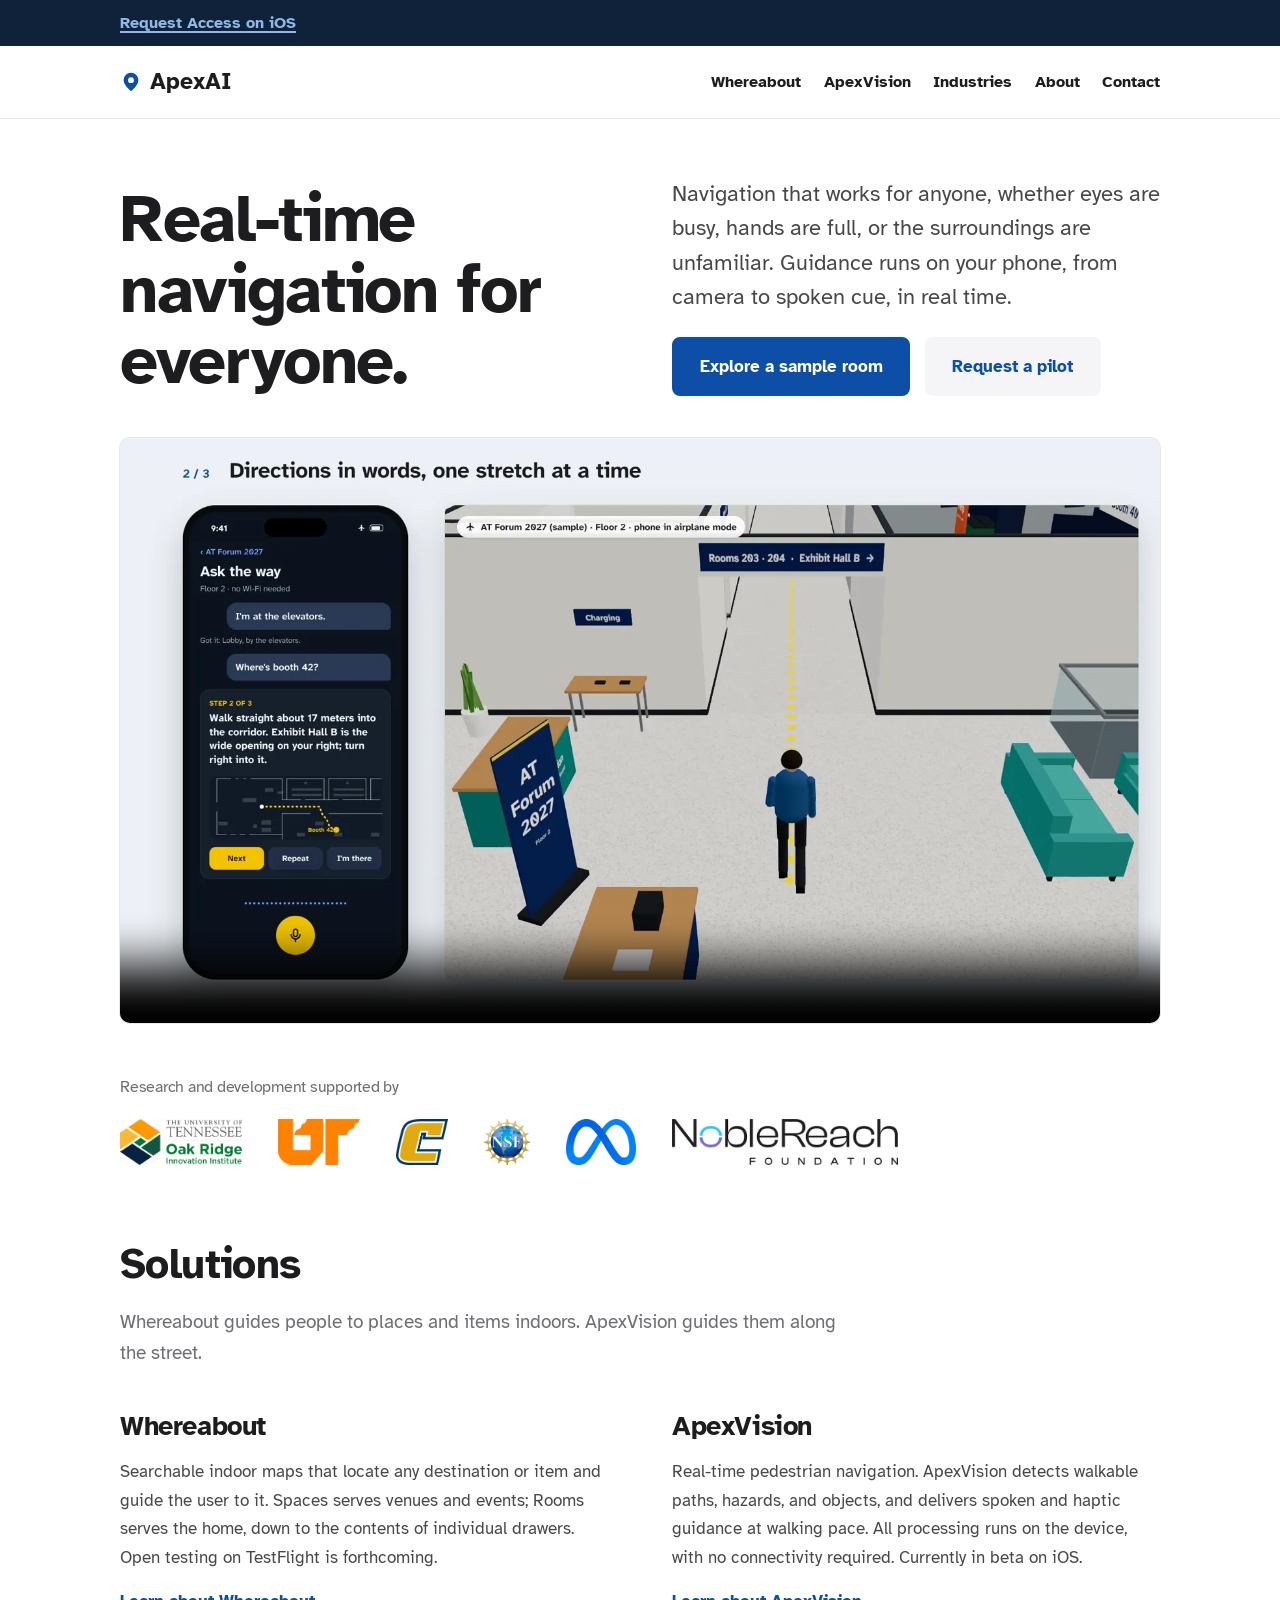
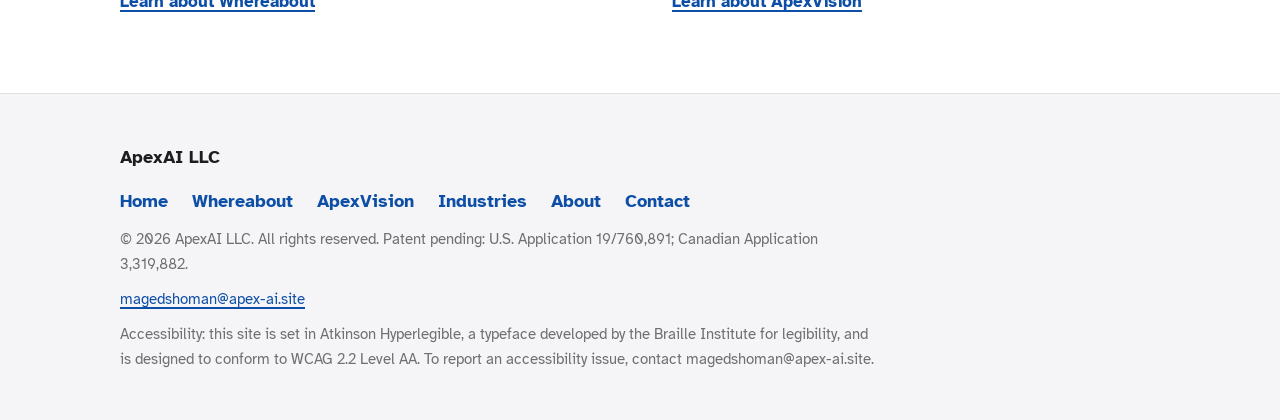
==== index.html @ 816ccf2d "Top bar: 'Request Access on iOS' Co-Authored-By: Claude Opus 5.5 <noreply@anthropic.com> Claude-Sess" ====
<!DOCTYPE html>
<html lang="en">
<head>
<meta charset="UTF-8">
<meta name="viewport" content="width=device-width, initial-scale=1">
<title>ApexAI - Whereabout and ApexVision</title>
<meta name="description" content="ApexAI develops spatial AI for navigation. Whereabout provides searchable indoor maps for venues and homes; ApexVision provides real-time pedestrian guidance processed entirely on the phone.">
<meta property="og:title" content="ApexAI - Whereabout and ApexVision">
<meta property="og:description" content="ApexAI develops spatial AI for navigation. Whereabout provides searchable indoor maps for venues and homes; ApexVision provides real-time pedestrian guidance processed entirely on the phone.">
<meta property="og:type" content="website">
<meta property="og:url" content="https://apex-ai.site/">
<link rel="canonical" href="https://apex-ai.site/">
<meta name="theme-color" content="#FFFFFF" media="(prefers-color-scheme: light)">
<meta name="theme-color" content="#0A1322" media="(prefers-color-scheme: dark)">
<link rel="icon" href="data:image/svg+xml,%3Csvg xmlns='http://www.w3.org/2000/svg' viewBox='0 0 64 64'%3E%3Crect width='64' height='64' rx='14' fill='%230D4EA6'/%3E%3Cpath d='M14 50 L32 12 L50 50 H41 L32 29 L23 50 Z' fill='%23FFFFFF'/%3E%3C/svg%3E">
<link rel="preconnect" href="https://fonts.googleapis.com">
<link rel="preconnect" href="https://fonts.gstatic.com" crossorigin>
<link href="https://fonts.googleapis.com/css2?family=Atkinson+Hyperlegible:ital,wght@0,400;0,700;1,400&display=swap" rel="stylesheet">
<link rel="stylesheet" href="assets/site.css">
<script>
  // Links to the old one-page site (apex-ai.site/#team) open the page that section moved to.
  (function(){
    var to = {'#whereabouts':'whereabout/','#modes':'apexvision/','#organizations':'industries/#organizations','#industries':'industries/',
      '#milestones':'about/#milestones','#stories':'about/#stories','#team':'about/#team','#contact':'contact/'}[location.hash];
    if (to) location.replace(to);
  })();
</script>
</head>
<body data-page="home">

<a class="skip-link" href="#main">Skip to main content</a>

<div class="beta-bar">
  <div class="wrap">
    <a href="contact/?topic=beta">Request Access on iOS</a>
  </div>
</div>

<header class="site">
  <div class="wrap">
    <a class="wordmark" href="./" aria-current="page">
      <svg viewBox="0 0 24 24" fill="none" aria-hidden="true"><path d="M12 2 C7.6 2 4 5.6 4 10 c0 5.6 8 12 8 12 s8-6.4 8-12 c0-4.4-3.6-8-8-8 Z" fill="#0D4EA6"/><circle cx="12" cy="10" r="3.2" fill="#FFFFFF"/></svg>
      ApexAI
    </a>
    <nav class="primary" aria-label="Main">
      <ul>
        <li><a href="whereabout/">Whereabout</a></li>
        <li><a href="apexvision/">ApexVision</a></li>
        <li><a href="industries/">Industries</a></li>
        <li><a href="about/">About</a></li>
        <li><a href="contact/">Contact</a></li>
      </ul>
    </nav>
  </div>
</header>

<main id="main">

  <div class="hero" id="top">
    <div class="wrap">
      <div class="hero-top">
        <h1>Real-time navigation for everyone.</h1>
        <div class="hero-copy">
          <p class="lede">
            Navigation that works for anyone, whether eyes are busy, hands are full, or the
            surroundings are unfamiliar. Guidance runs on your phone, from camera to spoken cue,
            in real time.
          </p>
          <div class="cta-row">
            <a class="btn btn-blue" href="https://whereabout.store/editor/#sample">Explore a sample room</a>
            <a class="btn btn-tint" href="industries/#organizations">Request a pilot</a>
          </div>
        </div>
      </div>
      <figure class="hero-video">
        <video id="hero-video" autoplay muted loop playsinline controls preload="auto" width="1600" height="900"
               poster="assets/whereabout-navigation-demo.webp" aria-describedby="hero-video-desc"
               aria-label="Whereabout demonstration: an attendee finds Booth 42 at a conference">
          <source src="assets/whereabout-navigation-demo.mp4" type="video/mp4">
          <a href="assets/whereabout-navigation-demo.mp4">Download the Whereabout demonstration (MP4)</a>
        </video>
        <figcaption id="hero-video-desc" class="visually-hidden">An attendee at a conference stands by the elevators,
          tells the Whereabout app where they are, and asks the way to Booth 42. With the phone in airplane mode, the
          app gives spoken directions one stretch at a time: past the registration desk, along the corridor, and into
          Exhibit Hall B. For the last few meters the phone's camera guides them to the booth's table, and the app
          confirms the arrival. The video has no sound; the spoken directions appear as on-screen text.</figcaption>
      </figure>
    </div>
  </div>


  <div class="wrap">
    <div class="supporters">
      <h3>Research and development supported by</h3>
      <ul class="logo-row">
        <li><img src="assets/logo-utorii.webp" width="319" height="120" loading="lazy" alt="University of Tennessee - Oak Ridge Innovation Institute"></li>
        <li><img src="assets/logo-ut.webp" width="213" height="120" loading="lazy" alt="University of Tennessee"></li>
        <li><img src="assets/logo-utc.webp" width="137" height="120" loading="lazy" alt="University of Tennessee at Chattanooga"></li>
        <li><img src="assets/logo-nsf.webp" width="120" height="120" loading="lazy" alt="U.S. National Science Foundation - I-Corps"></li>
        <li><img src="assets/logo-meta.webp" width="181" height="120" loading="lazy" alt="Meta Reality Labs"></li>
        <li><img src="assets/logo-noblereach.webp" width="590" height="120" loading="lazy" alt="NobleReach Foundation"></li>
      </ul>
    </div>
  </div>

  <section id="solutions" class="wrap">
    <h2>Solutions</h2>
    <p class="section-intro">Whereabout guides people to places and items indoors. ApexVision guides them along the street.</p>
    <div class="sol-grid">
      <div class="sol">
        <h3>Whereabout</h3>
        <p>Searchable indoor maps that locate any destination or item and guide the user to
        it. Spaces serves venues and events; Rooms serves the home, down to the contents of
        individual drawers. Open testing on TestFlight is forthcoming.</p>
        <p class="sol-link"><a href="whereabout/">Learn about Whereabout</a></p>
      </div>
      <div class="sol">
        <h3>ApexVision</h3>
        <p>Real-time pedestrian navigation.
        ApexVision detects walkable paths, hazards, and objects, and delivers spoken and haptic
        guidance at walking pace. All processing runs on the device, with no connectivity
        required. Currently in beta on iOS.</p>
        <p class="sol-link"><a href="apexvision/">Learn about ApexVision</a></p>
      </div>
    </div>
  </section>

</main>

<footer class="site">
  <div class="wrap">
    <p>ApexAI LLC</p>
    <nav class="footer-nav" aria-label="Footer">
      <ul>
        <li><a href="./">Home</a></li>
        <li><a href="whereabout/">Whereabout</a></li>
        <li><a href="apexvision/">ApexVision</a></li>
        <li><a href="industries/">Industries</a></li>
        <li><a href="about/">About</a></li>
        <li><a href="contact/">Contact</a></li>
      </ul>
    </nav>
    <p>&copy; 2026 ApexAI LLC. All rights reserved. Patent pending: U.S. Application 19/760,891; Canadian Application 3,319,882.</p>
    <p><a href="mailto:magedshoman@apex-ai.site">magedshoman@apex-ai.site</a></p>
    <p>Accessibility: this site is set in Atkinson Hyperlegible, a typeface developed by the Braille Institute for legibility, and is designed to conform to WCAG 2.2 Level AA. To report an accessibility issue, contact magedshoman@apex-ai.site.</p>
  </div>
</footer>

<script src="assets/site.js" defer></script>
</body>
</html>
---- assets/site.css ----
:root{
    --bg:#FFFFFF;
    --panel:#F5F5F7;
    --panel2:#EFEFF1;
    --card:#10223A;
    --card2:#1B3150;
    --card3:#27405F;
    --ink:#1D1D1F;
    --body:#48484A;
    --secondary:#6E6E73;
    --muted:#86868B;
    --blue:#0D4EA6;
    --blue-on-dark:#8FB8E8;
    --hairline:rgba(0,0,0,.09);
    --on-card:#F5F5F7;
    --on-card-soft:#9DB0C7;
  }
  @media (prefers-color-scheme: dark){
    :root{
      --bg:#0A1322;
      --panel:#13233A;
      --panel2:#1B3150;
      --card:#10223A;
      --card2:#1B3150;
      --card3:#27405F;
      --ink:#F5F5F7;
      --body:#C7C7CC;
      --secondary:#98989D;
      --muted:#8E8E93;
      --blue:#8FB8E8;
      --hairline:rgba(255,255,255,.14);
    }
  }

  *{box-sizing:border-box;margin:0;padding:0}
  html{scroll-behavior:smooth}
  @media (prefers-reduced-motion: reduce){
    html{scroll-behavior:auto}
    *,*::before,*::after{animation:none!important;transition:none!important}
  }
  body{
    font-family:"Atkinson Hyperlegible",system-ui,-apple-system,"Segoe UI",sans-serif;
    background:var(--bg);
    color:var(--body);
    font-size:1.125rem;
    line-height:1.65;
  }
  [id]{scroll-margin-top:5.5rem}

  :focus{outline:none}
  :focus-visible{outline:3px solid var(--blue);outline-offset:3px}
  .dark-card :focus-visible, .band-dark :focus-visible, .beta-bar :focus-visible{outline-color:var(--blue-on-dark)}
  .skip-link{
    position:absolute;left:-999px;top:0;z-index:100;
    background:var(--card);color:#fff;
    padding:.9rem 1.4rem;font-weight:700;text-decoration:none;
  }
  .skip-link:focus{left:0}

  a{color:var(--blue);text-decoration:underline;text-decoration-thickness:1.5px;text-underline-offset:3px}
  a:hover{text-decoration-thickness:3px}

  .wrap{max-width:1080px;margin:0 auto;padding-inline:1.25rem}
  p{max-width:64ch}
  img{max-width:100%;height:auto;display:block}

  h1,h2,h3{color:var(--ink);letter-spacing:-.015em}
  h2{font-size:clamp(1.9rem,3.8vw,2.6rem);line-height:1.12;max-width:26ch}

  /* ---------- Beta bar ---------- */
  .beta-bar{background:var(--card);color:var(--on-card)}
  .beta-bar .wrap{display:flex;gap:.9rem;flex-wrap:wrap;align-items:center;padding-block:.6rem;font-size:1.02rem}
  .beta-bar a{color:var(--blue-on-dark);font-weight:700}

  /* ---------- Header ---------- */
  header.site{border-bottom:1px solid var(--hairline);background:var(--bg)}
  header.site .wrap{display:flex;flex-wrap:wrap;align-items:center;gap:.75rem 2rem;padding-block:1.05rem}
  .wordmark{display:inline-flex;align-items:center;gap:.5rem;font-size:1.45rem;font-weight:700;color:var(--ink);text-decoration:none}
  .wordmark svg{width:22px;height:22px;flex:none}
  nav.primary{margin-left:auto}
  nav.primary ul{display:flex;flex-wrap:wrap;gap:.2rem 1.4rem;list-style:none}
  nav.primary a{color:var(--ink);font-weight:700;text-decoration:none;padding:.3rem 0;display:inline-block;font-size:1rem}
  nav.primary a:hover{text-decoration:underline;text-decoration-thickness:2.5px;text-underline-offset:6px;text-decoration-color:var(--blue)}

  /* ---------- Buttons ---------- */
  .btn{
    display:inline-block;font-weight:700;font-size:1.06rem;
    padding:.85rem 1.6rem;text-decoration:none;border-radius:8px;
    min-height:48px;border:2px solid transparent;
  }
  .btn-blue{background:#0D4EA6;color:#fff;border-color:#0D4EA6}
  .btn-blue:hover{background:#0A3E85;border-color:#0A3E85}
  .btn-tint{background:var(--panel);color:var(--blue);border-color:var(--panel)}
  .btn-tint:hover{background:var(--panel2);border-color:var(--panel2)}
  .btn-white{background:#fff;color:#1D1D1F;border-color:#fff}
  .btn-white:hover{background:#E8E8EA;border-color:#E8E8EA}
  .btn-ghost-dark{background:transparent;color:#fff;border-color:#fff}
  .btn-ghost-dark:hover{background:rgba(255,255,255,.14)}

  /* ---------- Hero ---------- */
  .hero .wrap{padding-block:5rem 4rem}
  .hero h1{font-size:clamp(2.6rem,6.2vw,4.2rem);line-height:1.06;font-weight:700;max-width:16ch;letter-spacing:-.02em}
  .hero .lede{margin-top:1.6rem;font-size:clamp(1.15rem,1.9vw,1.35rem);line-height:1.6;max-width:54ch;color:var(--body)}
  .hero .lede strong{color:var(--ink)}
  .cta-row{display:flex;flex-wrap:wrap;gap:.9rem;margin-top:2.25rem}
  .fineprint{margin-top:1.4rem;font-size:.98rem;color:var(--secondary);max-width:62ch}

  /* ---------- Stats: one dark card ---------- */
  .stats-card{
    background:var(--card);border-radius:12px;color:var(--on-card);
    margin-top:.5rem;
  }
  .stats-card ul{list-style:none;display:grid;grid-template-columns:repeat(4,1fr)}
  .stats-card li{padding:1.7rem 1.6rem}
  .stats-card .big{display:block;font-size:1.6rem;font-weight:700;line-height:1.2;color:#fff}
  .stats-card .small{display:block;margin-top:.25rem;color:var(--on-card-soft);font-size:.96rem}
  @media(max-width:860px){.stats-card ul{grid-template-columns:1fr 1fr}}
  @media(max-width:480px){.stats-card ul{grid-template-columns:1fr}.stats-card li{padding-block:1.1rem}}

  /* ---------- Sections ---------- */
  section{padding-block:4.75rem}
  .band-panel{background:var(--panel)}
  .band-dark{background:var(--card)}
  .band-dark h2{color:#fff}
  .band-dark p{color:var(--on-card-soft)}
  .section-intro{margin-top:1.2rem;color:var(--secondary);font-size:1.18rem;max-width:60ch}

  .modes-stats{margin-top:2rem}
  .hero + .wrap .supporters{margin-top:0}

  /* Solutions */
  .sol-grid{margin-top:2.5rem;display:grid;grid-template-columns:repeat(auto-fit,minmax(300px,1fr));gap:1.25rem}
  .sol{background:var(--panel);border-radius:12px;padding:1.7rem 1.8rem}
  .sol h3{font-size:1.35rem}
  .sol p{margin-top:.6rem;font-size:1.05rem;color:var(--secondary)}
  .sol .sol-link{margin-top:1rem;font-weight:700}

  /* Modes: three cards side by side, screenshots on dark tiles */
  .modes-grid{margin-top:2.5rem;display:grid;grid-template-columns:repeat(3,1fr);gap:1.25rem}
  .mode{
    background:var(--panel);border-radius:12px;padding:1.6rem;
    display:flex;flex-direction:column;gap:1rem;
  }
  .mode svg{width:44px;height:44px;color:var(--blue);flex:none}
  .mode h3{font-size:1.4rem}
  .mode .mode-body p{margin-top:.55rem}
  .mode ul{margin-top:.85rem;padding-left:1.2rem}
  .mode li{margin-top:.35rem}
  .mode li::marker{color:var(--blue)}
  .tile{background:var(--card);border-radius:10px;padding:10px}
  .tile img{border-radius:6px;width:100%}
  .mode .tile{margin-top:auto}
  @media(max-width:900px){
    .modes-grid{grid-template-columns:1fr}
    .mode{padding:1.5rem}
    .mode .tile{max-width:320px}
  }

  /* ---------- Whereabout: panel band ---------- */
  .whereabouts .body{margin-top:1rem;font-size:1.12rem}
  .wb-cards{margin-top:2rem;display:grid;grid-template-columns:1fr 1fr;gap:1.25rem}
  .wb-card{background:var(--bg);border-radius:12px;padding:1.5rem 1.7rem}
  .wb-card h3{font-size:1.25rem}
  .wb-card p{margin-top:.5rem;color:var(--secondary)}
  @media(max-width:720px){.wb-cards{grid-template-columns:1fr}}
  .wb-banner{margin-top:2.4rem;border-radius:12px;overflow:hidden}
  .wb-banner img{width:100%}
  .wb-gallery{margin-top:1.5rem;display:grid;grid-template-columns:repeat(3,1fr);gap:1.25rem}
  .wb-gallery figure{margin:0}
  .wb-gallery figcaption{margin-top:.6rem;font-size:.95rem;color:var(--secondary)}
  @media(max-width:720px){
    .wb-gallery{grid-template-columns:1fr}
    .wb-gallery .tile{max-width:320px}
  }
  .whereabouts .cta-row{margin-top:2.3rem}
  .wb-demo{margin-top:2.2rem}
  .seg[hidden]{display:none}
  .seg{display:inline-flex;padding:4px;gap:4px;border-radius:10px;background:var(--panel2)}
  .seg button{font:inherit;font-size:1rem;font-weight:700;color:var(--body);background:transparent;border:0;border-radius:7px;
    padding:.5rem 1rem;cursor:pointer;min-height:44px}
  .seg button[aria-pressed="true"]{background:var(--bg);color:var(--ink);box-shadow:0 1px 2px rgba(0,0,0,.12)}
  .demo{margin:1.1rem 0 0}
  @media(max-width:560px){.seg-sub{display:none}.seg button{padding:.5rem 1.4rem}}
  .demo video{display:block;width:100%;height:auto;aspect-ratio:16/9;border-radius:10px;background:#EEF1F5;
    box-shadow:0 0 0 1px var(--hairline)}
  .demo figcaption{margin-top:.8rem;font-size:1rem;color:var(--secondary);max-width:70ch}

  /* Industries */
  .ind-grid{margin-top:2.5rem;display:grid;grid-template-columns:repeat(auto-fit,minmax(280px,1fr));gap:1.25rem}
  .ind{background:var(--panel);border-radius:12px;padding:1.5rem 1.6rem}
  .ind svg{width:40px;height:40px;color:var(--blue);margin-bottom:.9rem;display:block}
  .ind h3{font-size:1.15rem}
  .ind p{margin-top:.5rem;font-size:1rem;color:var(--secondary)}

  /* Milestones */
  .pedigree{margin-top:1.4rem;font-size:1.12rem;max-width:60ch}
  .timeline{margin-top:2.4rem;list-style:none;border-top:1px solid var(--hairline)}
  .timeline li{display:grid;grid-template-columns:5.5rem 1fr;gap:1.25rem;padding-block:1rem;border-bottom:1px solid var(--hairline)}
  .timeline .year{font-weight:700;color:var(--ink)}
  .supporters{margin-top:2.6rem}
  .supporters h3{font-size:1.02rem;color:var(--secondary);font-weight:400}
  .supporters .logo-row{margin-top:1.1rem;list-style:none;display:flex;flex-wrap:wrap;gap:1rem 2.25rem;padding:0;align-items:center}
  .supporters .logo-row li{display:flex;align-items:center}
  .supporters .logo-row img{height:46px;width:auto;display:block}
  @media (prefers-color-scheme: dark){
    .supporters .logo-row{gap:.8rem}
    .supporters .logo-row li{background:#FFFFFF;border-radius:12px;padding:.6rem .9rem}
  }

  /* Stories: dark quote cards */
  .quotes{margin-top:2.5rem;display:grid;grid-template-columns:repeat(3,1fr);gap:1.25rem}
  .quotes figure{margin:0;background:var(--card);border-radius:12px;padding:1.6rem 1.7rem;display:flex;flex-direction:column;gap:.8rem}
  .quotes blockquote p{
    font-weight:700;font-size:1.18rem;line-height:1.5;color:#fff;text-indent:-.45em;
  }
  .quotes figcaption{color:var(--on-card-soft);font-size:.98rem;margin-top:auto}
  @media(max-width:860px){.quotes{grid-template-columns:1fr}}
  .photo-strip{margin-top:1.5rem;display:grid;grid-template-columns:repeat(3,1fr);gap:1.25rem}
  .photo-strip figure{margin:0}
  .photo-strip img{border-radius:10px;width:100%;object-fit:cover}
  .photo-strip figure:not(.wide) img{aspect-ratio:4/3}
  .photo-strip .wide{grid-column:1/-1}
  .photo-strip figcaption{margin-top:.55rem;font-size:.95rem;color:var(--secondary)}
  @media(max-width:720px){.photo-strip{grid-template-columns:1fr}}

  .community-line{margin-top:1.5rem;padding:1.6rem 1.8rem;background:var(--card2);border-radius:12px;max-width:46rem}
  .community-line p{font-weight:700;font-size:1.4rem;color:#fff;text-indent:-.45em}
  .community-line figcaption{margin-top:.45rem;color:var(--on-card-soft)}

  /* Organizations: dark band */
  .band-dark .section-intro{color:var(--on-card-soft)}
  .band-dark .cta-row{margin-top:2.2rem}
  .band-dark a{color:var(--blue-on-dark)}
  .band-dark a.btn-white{color:#1D1D1F}

  /* Team */
  .people{margin-top:2.4rem;display:grid;grid-template-columns:repeat(auto-fill,minmax(280px,1fr));gap:2rem 2.5rem}
  .person{display:grid;grid-template-columns:64px 1fr;gap:1rem;align-items:start}
  .person .avatar{
    width:64px;height:64px;border-radius:50%;object-fit:cover;
    background:var(--panel);
  }
  .person h3{font-size:1.15rem;line-height:1.3}
  .person h3 a{color:inherit;text-decoration-color:var(--hairline)}
  .person h3 a:hover{text-decoration-color:var(--blue)}
  .person .role{font-weight:700;color:var(--blue);font-size:.96rem}
  .person p{margin-top:.3rem;font-size:.98rem;color:var(--secondary)}

  /* Contact */
  .contact-grid{margin-top:2.4rem;display:grid;grid-template-columns:1.2fr 1fr;gap:3rem}
  @media(max-width:820px){.contact-grid{grid-template-columns:1fr}}
  form label{display:block;font-weight:700;color:var(--ink);margin-top:1.35rem;margin-bottom:.4rem}
  form label:first-of-type{margin-top:0}
  input,select,textarea{
    width:100%;font:inherit;color:var(--ink);background:var(--panel);
    border:2px solid transparent;border-radius:12px;padding:.8rem .95rem;
  }
  input:hover,select:hover,textarea:hover{background:var(--panel2)}
  input:focus-visible,select:focus-visible,textarea:focus-visible{outline:3px solid var(--blue);outline-offset:0;background:var(--bg)}
  textarea{min-height:8.5rem;resize:vertical}
  .submit-btn{
    margin-top:1.6rem;font:inherit;font-weight:700;font-size:1.06rem;cursor:pointer;
    background:#0D4EA6;color:#fff;border:2px solid #0D4EA6;border-radius:8px;
    padding:.85rem 1.7rem;min-height:48px;
  }
  .submit-btn:hover{background:#0A3E85;border-color:#0A3E85}
  .form-note{margin-top:1rem;font-size:.98rem;color:var(--secondary)}
  .preview-note{display:none;margin-top:1rem;font-weight:700;color:var(--ink);background:var(--panel);padding:.9rem 1rem;border-radius:12px}
  .direct h3{font-size:1.2rem}
  .direct .book-h{margin-top:2rem}
  .direct .book-cta{margin-top:1rem}
  .direct p{margin-top:.7rem}
  .direct .email{font-size:1.15rem;font-weight:700;overflow-wrap:anywhere}

  /* Footer: light panel */
  footer.site{background:var(--panel);border-top:1px solid var(--hairline)}
  footer.site .wrap{padding-block:3rem}
  footer.site p{margin-top:.6rem;font-size:.96rem;max-width:76ch;color:var(--secondary)}
  footer.site p:first-child{margin-top:0;font-weight:700;font-size:1.15rem;color:var(--ink)}

  /* ---------- Editorial pass: fewer cards, real artifacts, varied treatments ---------- */
  .hero-grid{display:grid;grid-template-columns:minmax(0,1fr) auto;gap:3rem 4rem;align-items:center}
  .hero-shot{margin:0}
  .hero-shot img{width:270px;border-radius:34px;border:1px solid var(--hairline)}
  @media(max-width:860px){.hero-grid{grid-template-columns:1fr}.hero-shot img{width:220px;border-radius:28px}}
  .hero .wrap{padding-block:3.6rem 3.2rem}
  .hero-top{display:grid;grid-template-columns:minmax(0,1fr) minmax(0,1fr);gap:1.4rem 4rem;align-items:end}
  .hero-top .lede{margin-top:0}
  .hero-top .cta-row{margin-top:1.4rem}
  .hero-video{margin:2.6rem 0 0}
  .hero-video video{display:block;width:100%;height:auto;aspect-ratio:16/9;border-radius:10px;background:#EEF1F5;box-shadow:0 0 0 1px var(--hairline)}
  .visually-hidden{position:absolute!important;width:1px;height:1px;padding:0;margin:-1px;overflow:hidden;clip:rect(0 0 0 0);white-space:nowrap;border:0}
  @media(max-width:860px){.hero-top{grid-template-columns:1fr}.hero .wrap{padding-block:2.6rem 2.4rem}.hero-video{margin-top:2rem}}

  .stats-card{background:none;border-radius:0;color:inherit;border-block:1px solid var(--hairline)}
  .stats-card li{padding:1.15rem 1.5rem 1.15rem 0}
  .stats-card li + li{border-left:1px solid var(--hairline);padding-left:1.5rem}
  .stats-card .big{font-size:1.2rem;color:var(--ink)}
  .stats-card .small{color:var(--secondary);font-size:.94rem}
  @media(max-width:860px){.stats-card li,.stats-card li + li{border-left:none;padding-left:0}}

  .sol-grid{grid-template-columns:1fr 1fr;gap:2rem 4rem;margin-top:2.2rem}
  .sol{background:none;border-radius:0;padding:0}
  .sol h3{font-size:1.7rem}
  .sol p{font-size:1.08rem;color:var(--body)}
  @media(max-width:720px){.sol-grid{grid-template-columns:1fr}}

  .modes-grid{gap:2.25rem;margin-top:2.75rem}
  .mode{background:none;border-radius:0;padding:0;gap:0}
  .mode > img{border-radius:6px;width:100%;aspect-ratio:3/4;object-fit:cover}
  .mode h3{margin-top:1.25rem;font-size:1.35rem}
  @media(max-width:900px){.mode > img{max-width:360px}}

  .wb-banner{border-radius:6px}
  .wb-split{margin-top:3rem;display:grid;grid-template-columns:minmax(0,1.1fr) minmax(0,1fr);gap:3rem 4rem;align-items:start}
  .wb-item{padding-block:1.3rem;border-top:1px solid var(--hairline)}
  .wb-item:first-child{border-top:none;padding-top:0}
  .wb-item h3{font-size:1.35rem}
  .wb-item p{margin-top:.4rem}
  .wb-text .body{margin-top:1.3rem}
  .wb-shots{display:grid;grid-template-columns:1fr 1fr;gap:1.25rem}
  .wb-shots figure{margin:0}
  .wb-shots img{border-radius:22px;border:1px solid var(--hairline)}
  .wb-shots figcaption{margin-top:.6rem;font-size:.92rem;color:var(--secondary)}
  @media(max-width:860px){.wb-split{grid-template-columns:1fr}.wb-shots{max-width:480px}}
  .wb-cols{margin-top:3rem;display:grid;grid-template-columns:1fr 1fr;gap:1.5rem 3.5rem}
  .wb-cols .wb-item{padding:0;border:0}
  .whereabouts .wb-cols + .body{margin-top:1.5rem}
  .wb-gallery-row{margin-top:2.6rem;display:grid;grid-template-columns:3.26fr 1fr 1fr 1fr;gap:1.1rem;align-items:start}
  .wb-gallery-row figure{margin:0}
  .wb-gallery-row img{border:1px solid var(--hairline);border-radius:16px}
  .wb-gallery-row .g-wide img{border-radius:6px}
  .wb-gallery-row figcaption{margin-top:.6rem;font-size:.92rem;line-height:1.45;color:var(--secondary)}
  @media(max-width:720px){
    .wb-cols{grid-template-columns:1fr}
    .wb-gallery-row{grid-template-columns:1fr 1fr 1fr}
    .wb-gallery-row .g-wide{grid-column:1 / -1}
  }
  .mode > img{aspect-ratio:1/1;object-position:50% 72%}
  .mode h3{margin-top:1rem;font-size:1.25rem}
  .mode p{margin-top:.35rem;font-size:1.02rem}
  .av-foot{margin-top:2.25rem;display:flex;flex-wrap:wrap;align-items:center;gap:1rem 1.75rem}
  .av-foot .fineprint{margin-top:0}
  @media(max-width:900px){
    .modes-grid{gap:1.5rem}
    .mode{display:grid;grid-template-columns:112px minmax(0,1fr);column-gap:1.1rem;align-items:start}
    .mode > img{grid-row:1 / span 2;width:112px;max-width:none}
    .mode h3{margin-top:0}
  }

  .ind-grid{grid-template-columns:1fr 1fr;gap:0 3.5rem;margin-top:2rem}
  .ind{background:none;border-radius:0;padding:1.35rem 0;border-top:1px solid var(--hairline);display:grid;grid-template-columns:26px 1fr;column-gap:1rem;align-items:start}
  .ind svg{width:26px;height:26px;margin:2px 0 0;grid-row:1 / span 2}
  .ind h3,.ind p{grid-column:2}
  .ind p{margin-top:.3rem}
  @media(max-width:720px){.ind-grid{grid-template-columns:1fr}}

  .pull{margin:2.25rem 0 0}
  .pull p{font-size:clamp(1.6rem,3.2vw,2.35rem);line-height:1.28;font-weight:700;color:var(--ink);max-width:28ch;text-indent:-.42em;letter-spacing:-.01em}
  .pull figcaption{margin-top:1rem;color:var(--secondary)}
  .quotes-small{margin-top:2.75rem;display:grid;grid-template-columns:repeat(3,1fr);gap:2.5rem}
  .quotes-small figure{margin:0}
  .quotes-small p{font-size:1.08rem;line-height:1.55;color:var(--ink);text-indent:-.42em}
  .quotes-small figcaption{margin-top:.6rem;font-size:.95rem;color:var(--secondary)}
  @media(max-width:860px){.quotes-small{grid-template-columns:1fr;gap:1.75rem}}
  .photo-strip{margin-top:3rem}
  .photo-strip img{border-radius:6px}

  input,select,textarea,.preview-note{border-radius:8px}

  /* ---------- Multi-page: navigation, page titles, footer links ---------- */
  nav.primary a[aria-current="page"]{color:var(--blue);text-decoration:underline;text-decoration-thickness:2.5px;text-underline-offset:6px}
  .page-title{font-size:clamp(2.2rem,4.6vw,3.2rem);line-height:1.08;letter-spacing:-.02em;max-width:22ch}
  .page-head{padding-block:4.5rem 0}
  .page-head + section{padding-top:2.5rem}
  .footer-nav ul{display:flex;flex-wrap:wrap;gap:.3rem 1.5rem;list-style:none;margin-top:.9rem}
  .footer-nav a{font-weight:700;text-decoration:none}
  .footer-nav a:hover{text-decoration:underline}
  .next-link{margin-top:2.5rem;font-weight:700}
  @media(max-width:860px){.page-head{padding-top:3rem}}
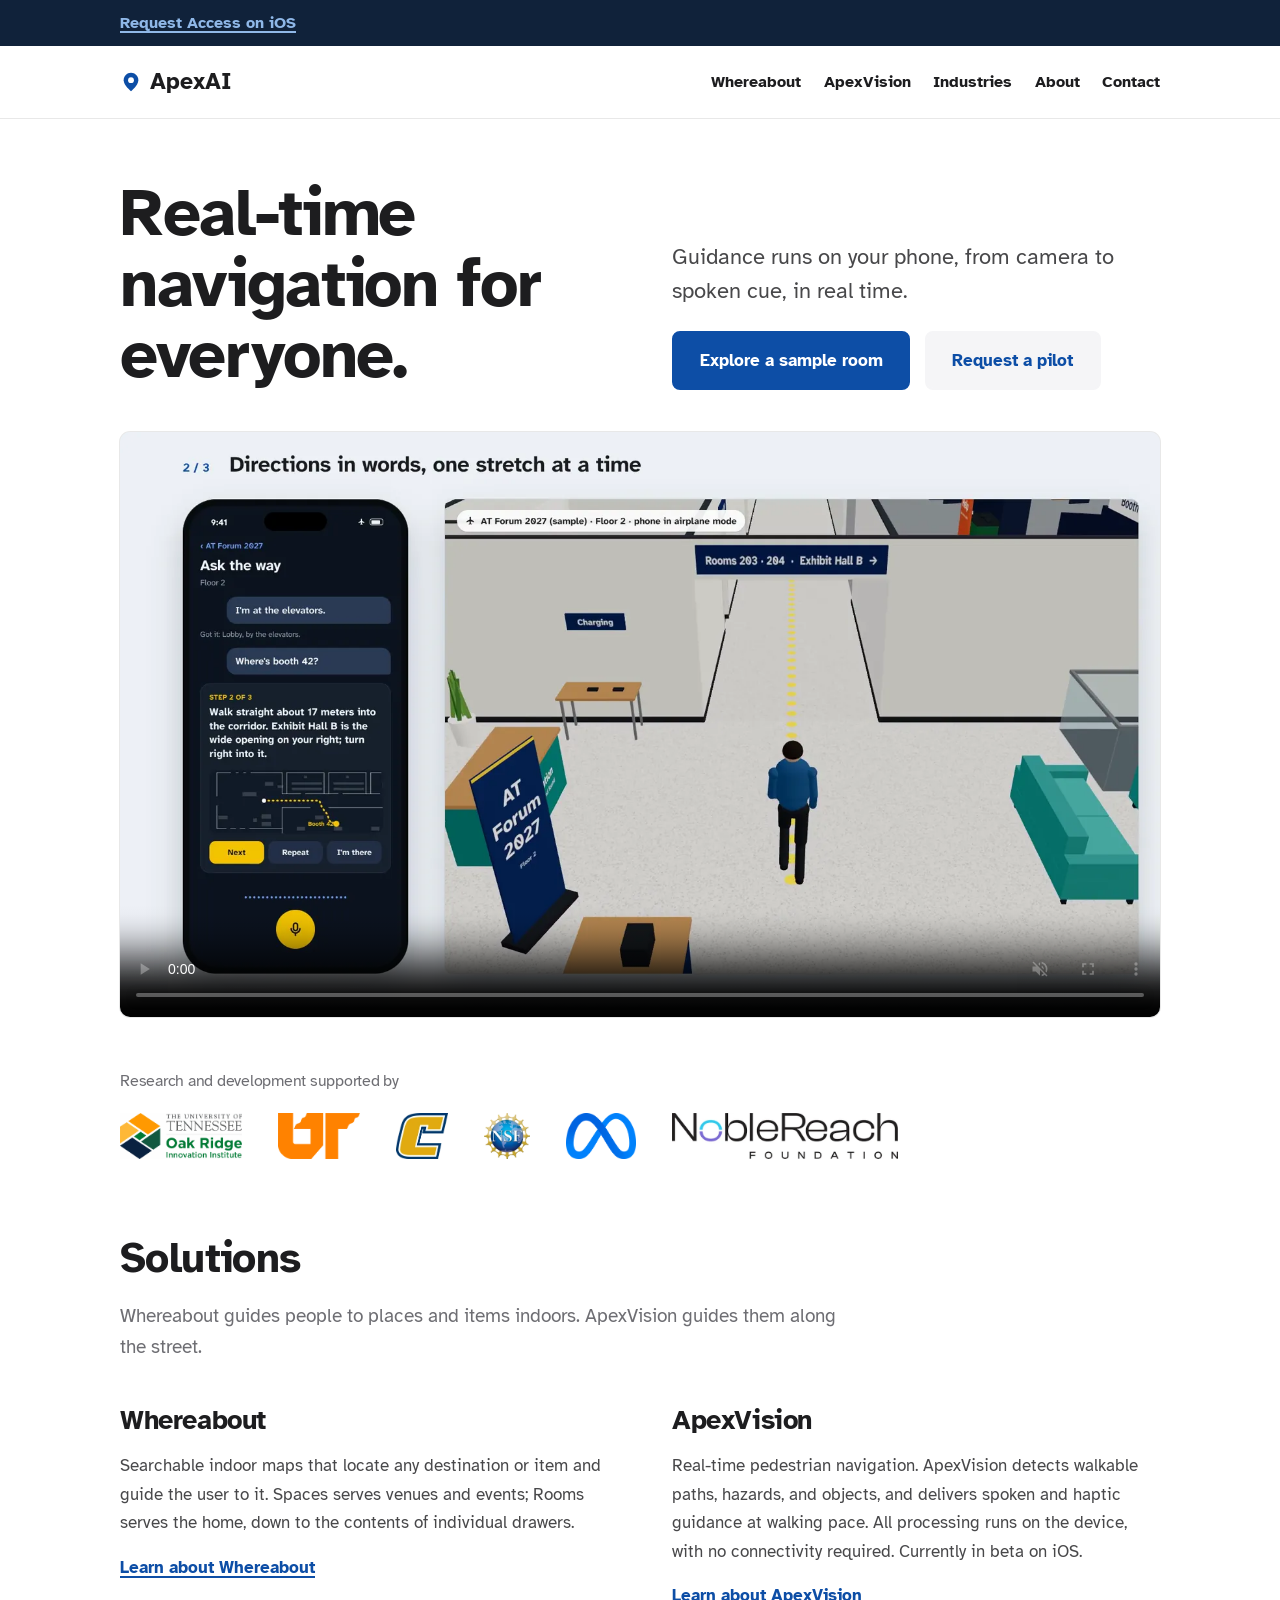
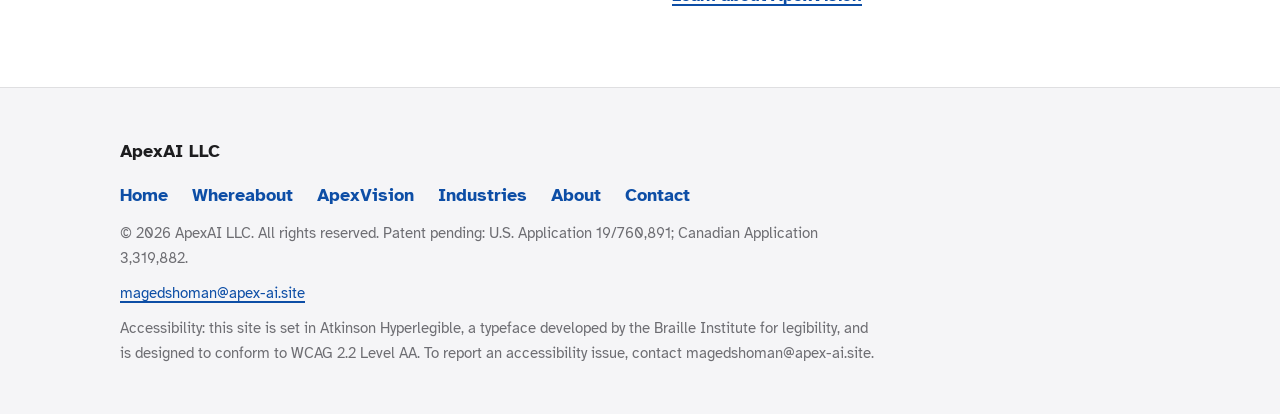
==== commit db6fa184: "Update index.html" ====
--- a/index.html
+++ b/index.html
@@ -62,9 +62,7 @@
         <h1>Real-time navigation for everyone.</h1>
         <div class="hero-copy">
           <p class="lede">
-            Navigation that works for anyone, whether eyes are busy, hands are full, or the
-            surroundings are unfamiliar. Guidance runs on your phone, from camera to spoken cue,
-            in real time.
+            Guidance runs on your phone, from camera to spoken cue, in real time.
           </p>
           <div class="cta-row">
             <a class="btn btn-blue" href="https://whereabout.store/editor/#sample">Explore a sample room</a>
@@ -109,9 +107,7 @@
     <div class="sol-grid">
       <div class="sol">
         <h3>Whereabout</h3>
-        <p>Searchable indoor maps that locate any destination or item and guide the user to
-        it. Spaces serves venues and events; Rooms serves the home, down to the contents of
-        individual drawers. Open testing on TestFlight is forthcoming.</p>
+        <p>Searchable indoor maps that locate any destination or item and guide the user to it. Spaces serves venues and events; Rooms serves the home, down to the contents of individual drawers.</p>
         <p class="sol-link"><a href="whereabout/">Learn about Whereabout</a></p>
       </div>
       <div class="sol">
--- a/assets/site.css
+++ b/assets/site.css
@@ -378,3 +378,6 @@
   .footer-nav a:hover{text-decoration:underline}
   .next-link{margin-top:2.5rem;font-weight:700}
   @media(max-width:860px){.page-head{padding-top:3rem}}
+  .about-intro{margin-top:1.6rem;max-width:64ch}
+  .about-intro p{font-size:clamp(1.12rem,1.6vw,1.28rem);line-height:1.6;color:var(--body);max-width:none}
+  .about-intro p + p{margin-top:1rem}
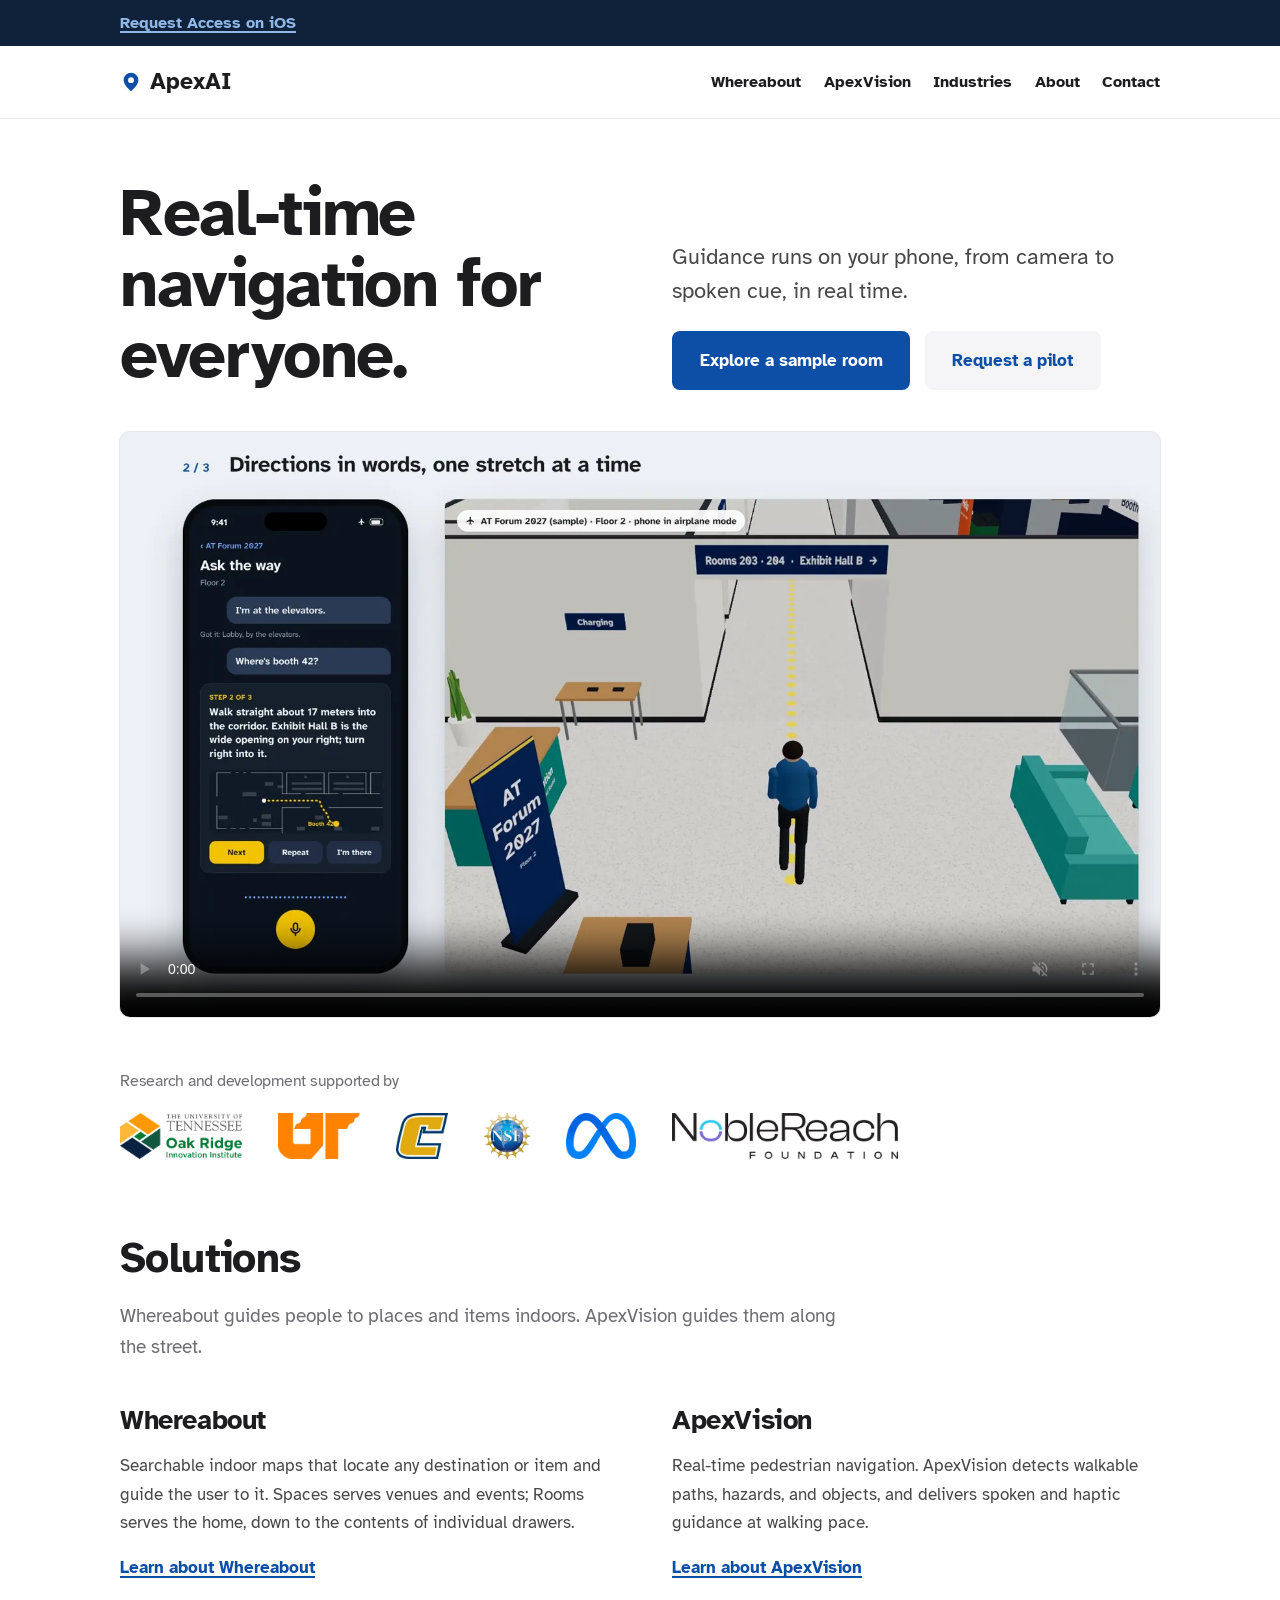
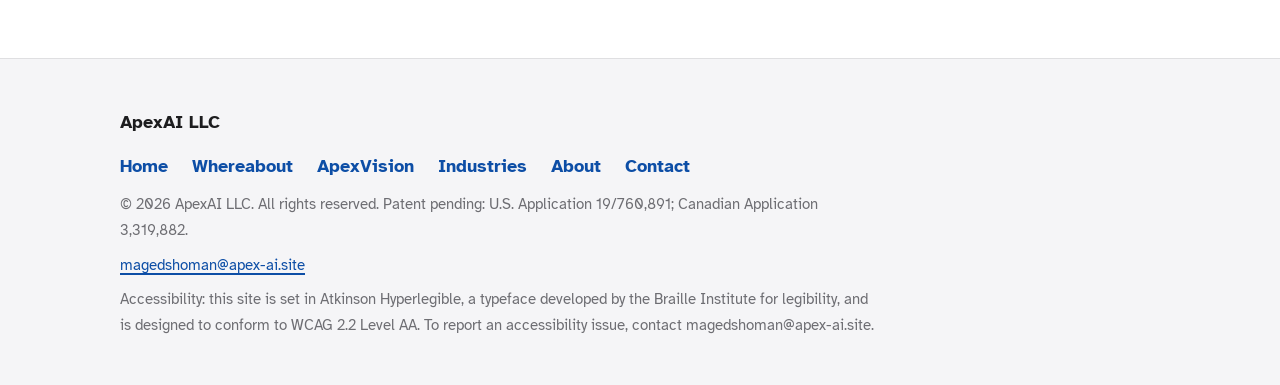
==== commit 8d0b5b75: "Update index.html" ====
--- a/index.html
+++ b/index.html
@@ -113,9 +113,7 @@
       <div class="sol">
         <h3>ApexVision</h3>
         <p>Real-time pedestrian navigation.
-        ApexVision detects walkable paths, hazards, and objects, and delivers spoken and haptic
-        guidance at walking pace. All processing runs on the device, with no connectivity
-        required. Currently in beta on iOS.</p>
+        ApexVision detects walkable paths, hazards, and objects, and delivers spoken and haptic guidance at walking pace.</p>
         <p class="sol-link"><a href="apexvision/">Learn about ApexVision</a></p>
       </div>
     </div>
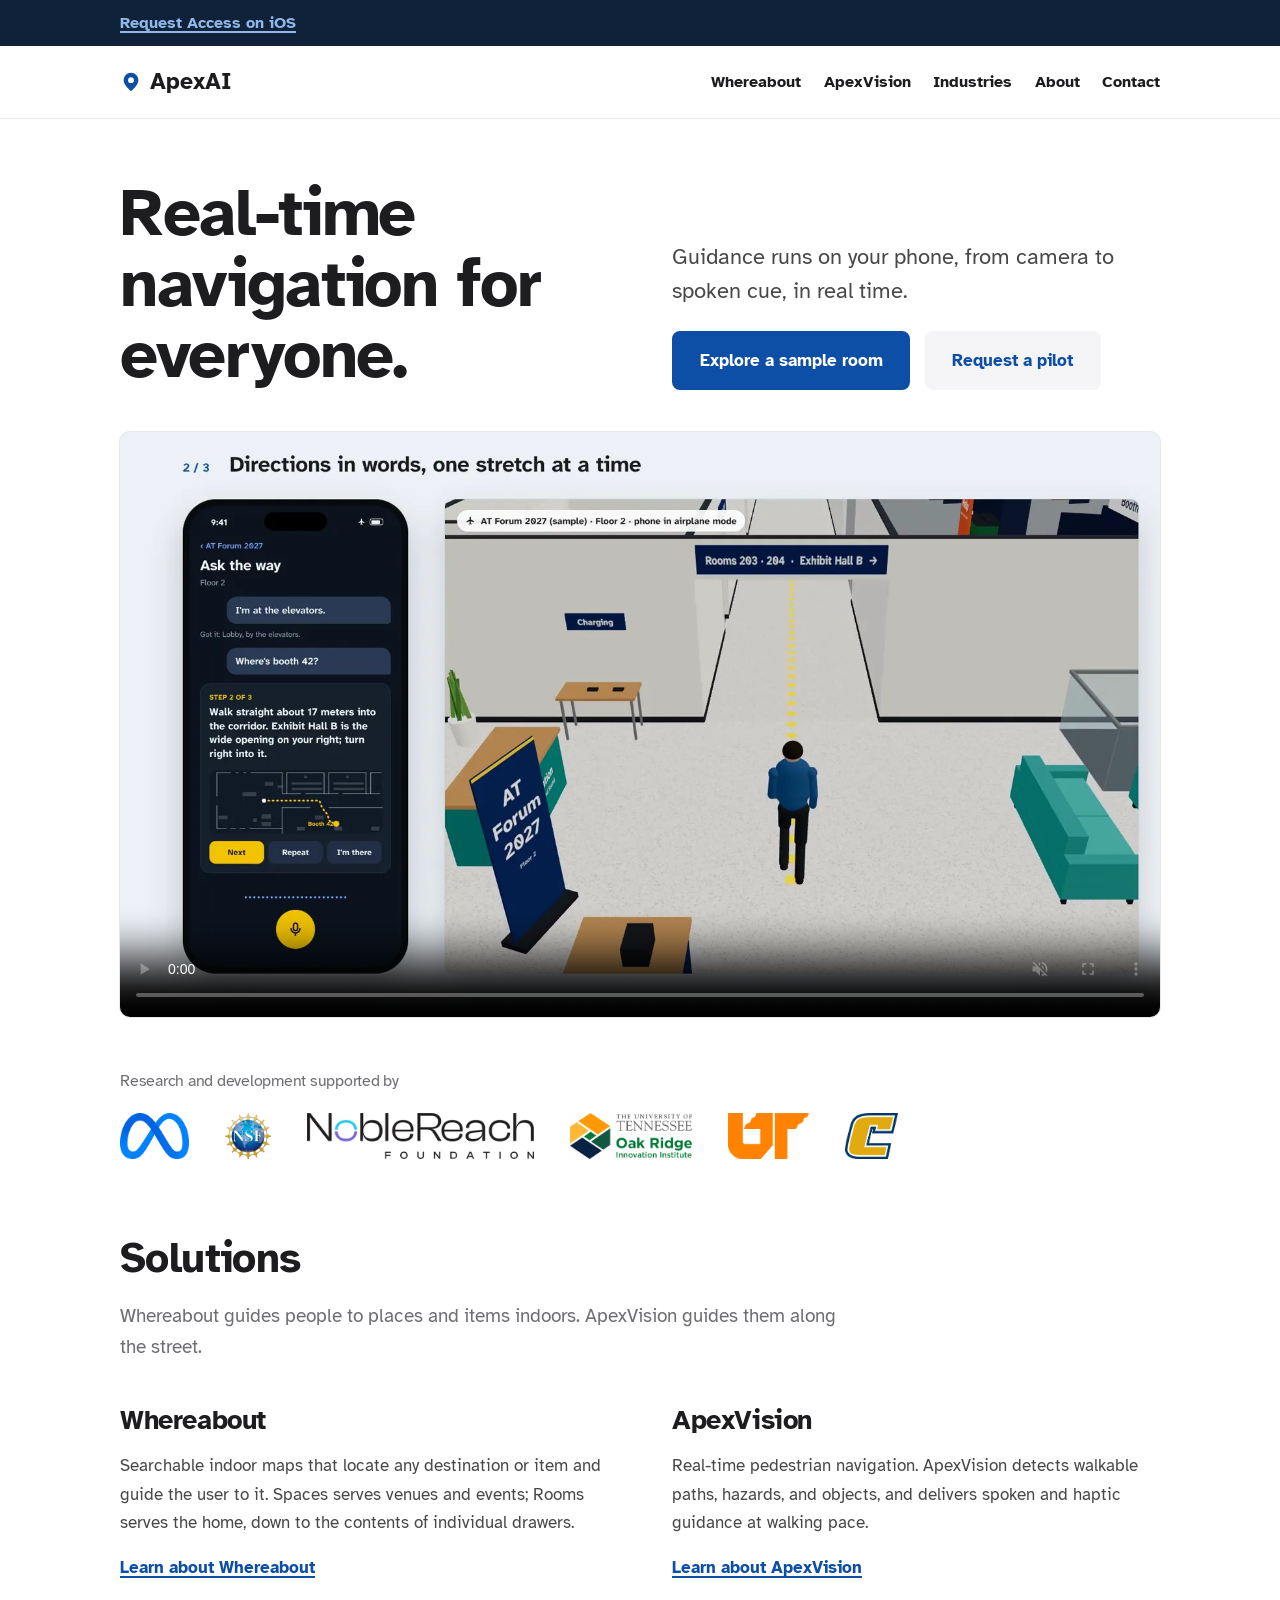
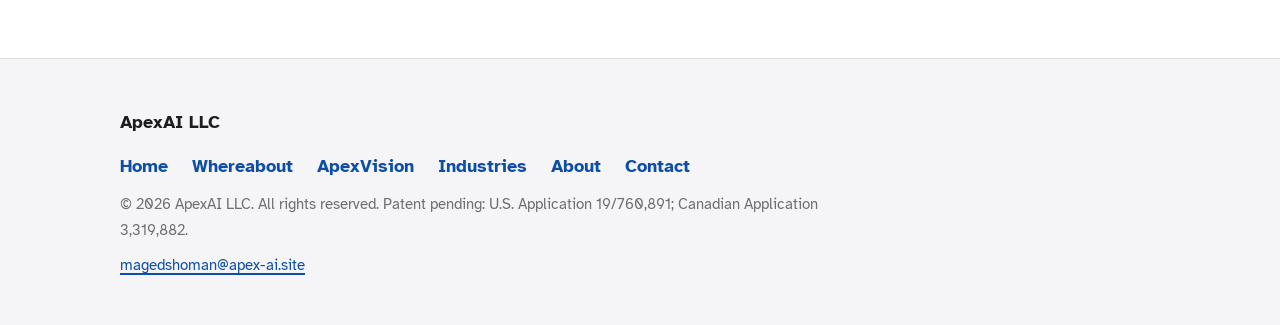
==== commit 0f1851a9: "Remove no-signal, disability and accessibility wording; supporters: Meta, NSF, NobleReach first Co-A" ====
--- a/index.html
+++ b/index.html
@@ -78,7 +78,7 @@
           <a href="assets/whereabout-navigation-demo.mp4">Download the Whereabout demonstration (MP4)</a>
         </video>
         <figcaption id="hero-video-desc" class="visually-hidden">An attendee at a conference stands by the elevators,
-          tells the Whereabout app where they are, and asks the way to Booth 42. With the phone in airplane mode, the
+          tells the Whereabout app where they are, and asks the way to Booth 42. The
           app gives spoken directions one stretch at a time: past the registration desk, along the corridor, and into
           Exhibit Hall B. For the last few meters the phone's camera guides them to the booth's table, and the app
           confirms the arrival. The video has no sound; the spoken directions appear as on-screen text.</figcaption>
@@ -91,12 +91,12 @@
     <div class="supporters">
       <h3>Research and development supported by</h3>
       <ul class="logo-row">
+        <li><img src="assets/logo-meta.webp" width="181" height="120" loading="lazy" alt="Meta Reality Labs"></li>
+        <li><img src="assets/logo-nsf.webp" width="120" height="120" loading="lazy" alt="U.S. National Science Foundation - I-Corps"></li>
+        <li><img src="assets/logo-noblereach.webp" width="590" height="120" loading="lazy" alt="NobleReach Foundation"></li>
         <li><img src="assets/logo-utorii.webp" width="319" height="120" loading="lazy" alt="University of Tennessee - Oak Ridge Innovation Institute"></li>
         <li><img src="assets/logo-ut.webp" width="213" height="120" loading="lazy" alt="University of Tennessee"></li>
         <li><img src="assets/logo-utc.webp" width="137" height="120" loading="lazy" alt="University of Tennessee at Chattanooga"></li>
-        <li><img src="assets/logo-nsf.webp" width="120" height="120" loading="lazy" alt="U.S. National Science Foundation - I-Corps"></li>
-        <li><img src="assets/logo-meta.webp" width="181" height="120" loading="lazy" alt="Meta Reality Labs"></li>
-        <li><img src="assets/logo-noblereach.webp" width="590" height="120" loading="lazy" alt="NobleReach Foundation"></li>
       </ul>
     </div>
   </div>
@@ -136,7 +136,6 @@
     </nav>
     <p>&copy; 2026 ApexAI LLC. All rights reserved. Patent pending: U.S. Application 19/760,891; Canadian Application 3,319,882.</p>
     <p><a href="mailto:magedshoman@apex-ai.site">magedshoman@apex-ai.site</a></p>
-    <p>Accessibility: this site is set in Atkinson Hyperlegible, a typeface developed by the Braille Institute for legibility, and is designed to conform to WCAG 2.2 Level AA. To report an accessibility issue, contact magedshoman@apex-ai.site.</p>
   </div>
 </footer>
 
--- a/assets/site.css
+++ b/assets/site.css
@@ -381,3 +381,5 @@
   .about-intro{margin-top:1.6rem;max-width:64ch}
   .about-intro p{font-size:clamp(1.12rem,1.6vw,1.28rem);line-height:1.6;color:var(--body);max-width:none}
   .about-intro p + p{margin-top:1rem}
+  .stats-card.three ul{grid-template-columns:repeat(3,1fr)}
+  @media(max-width:860px){.stats-card.three ul{grid-template-columns:1fr}}
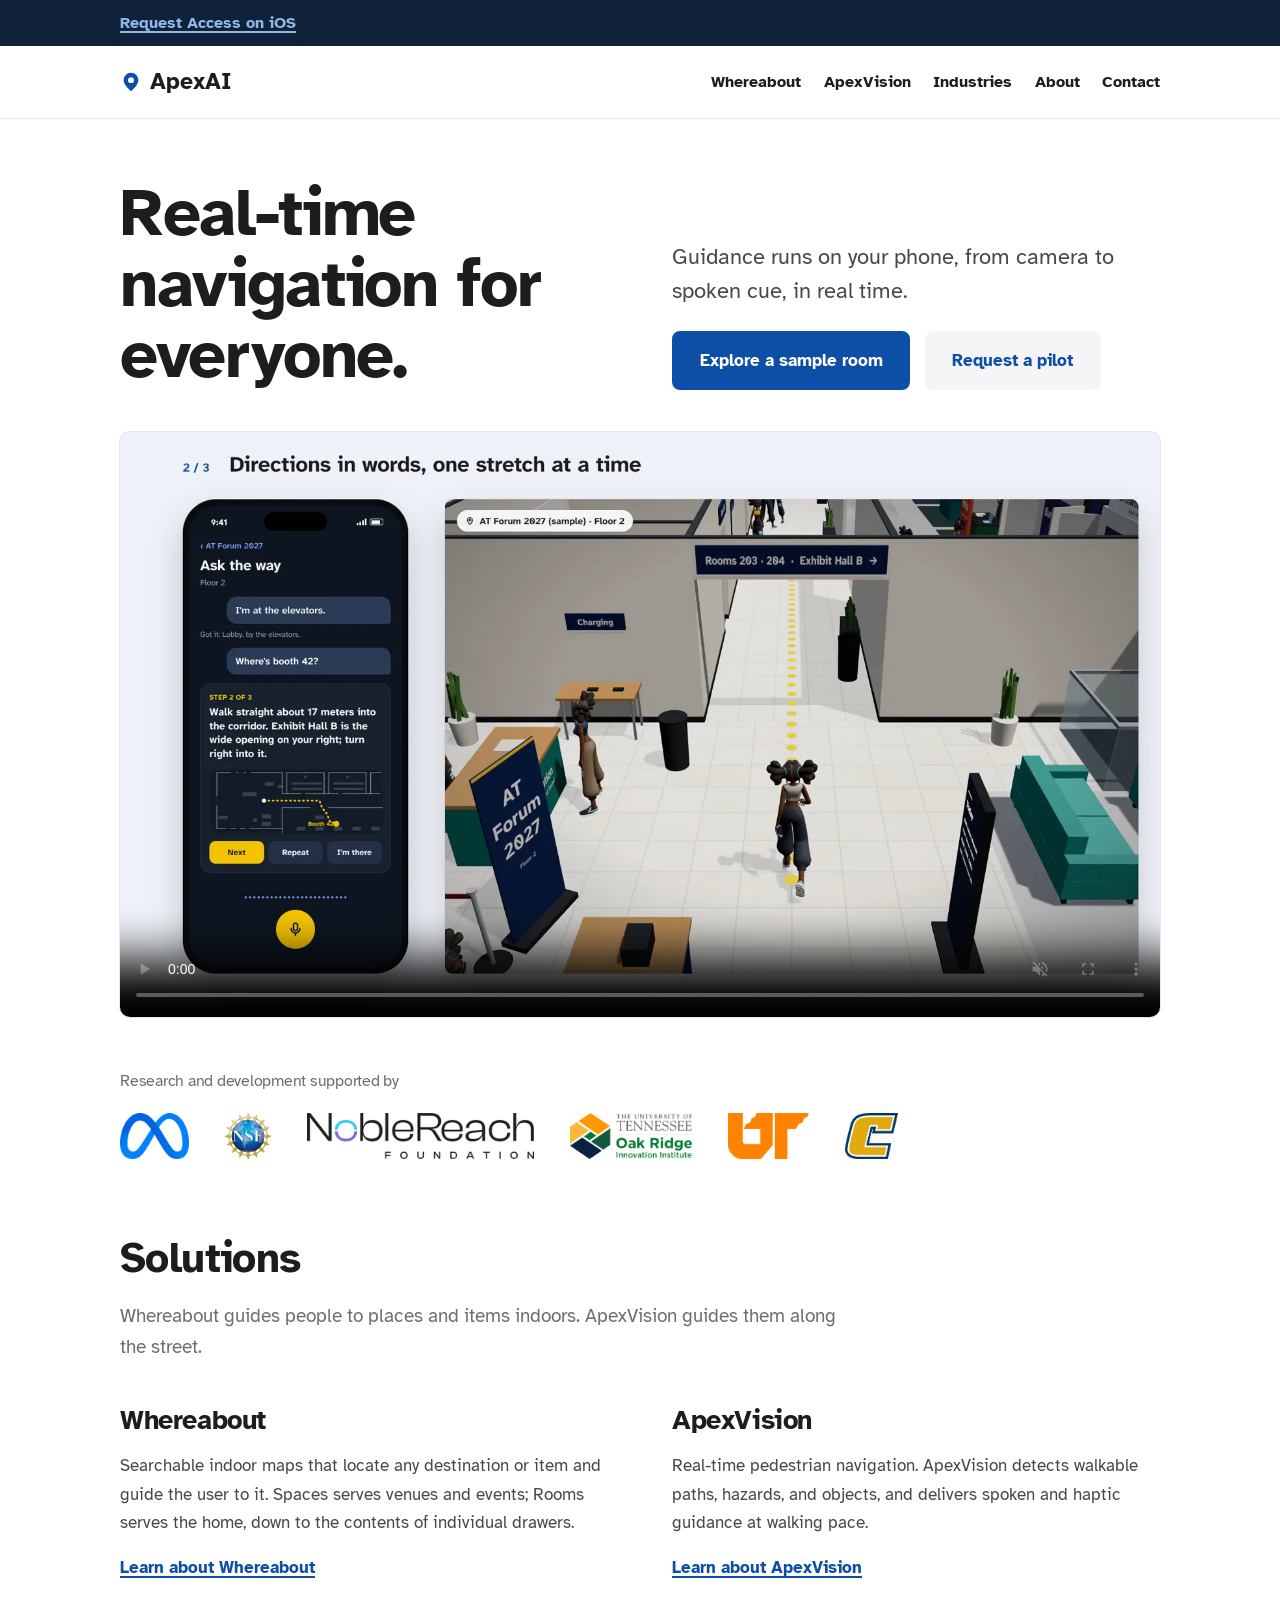
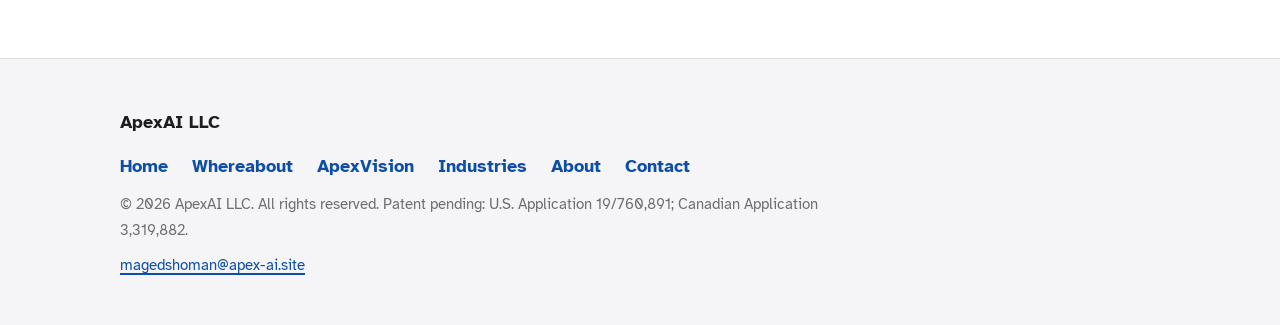
==== commit 5db563be: "Home video: a more realistic rendering of the attendee demo Rigged, motion-captured walking figure; " ====
--- a/index.html
+++ b/index.html
@@ -77,10 +77,10 @@
           <source src="assets/whereabout-navigation-demo.mp4" type="video/mp4">
           <a href="assets/whereabout-navigation-demo.mp4">Download the Whereabout demonstration (MP4)</a>
         </video>
-        <figcaption id="hero-video-desc" class="visually-hidden">An attendee at a conference stands by the elevators,
+        <figcaption id="hero-video-desc" class="visually-hidden">An attendee at a busy conference stands by the elevators,
           tells the Whereabout app where they are, and asks the way to Booth 42. The
-          app gives spoken directions one stretch at a time: past the registration desk, along the corridor, and into
-          Exhibit Hall B. For the last few meters the phone's camera guides them to the booth's table, and the app
+          app gives spoken directions one stretch at a time: past the registration desk and its queue, along the corridor, and into
+          Exhibit Hall B, where exhibitors are at their booths. For the last few meters the phone's camera guides them to the booth's table, and the app
           confirms the arrival. The video has no sound; the spoken directions appear as on-screen text.</figcaption>
       </figure>
     </div>
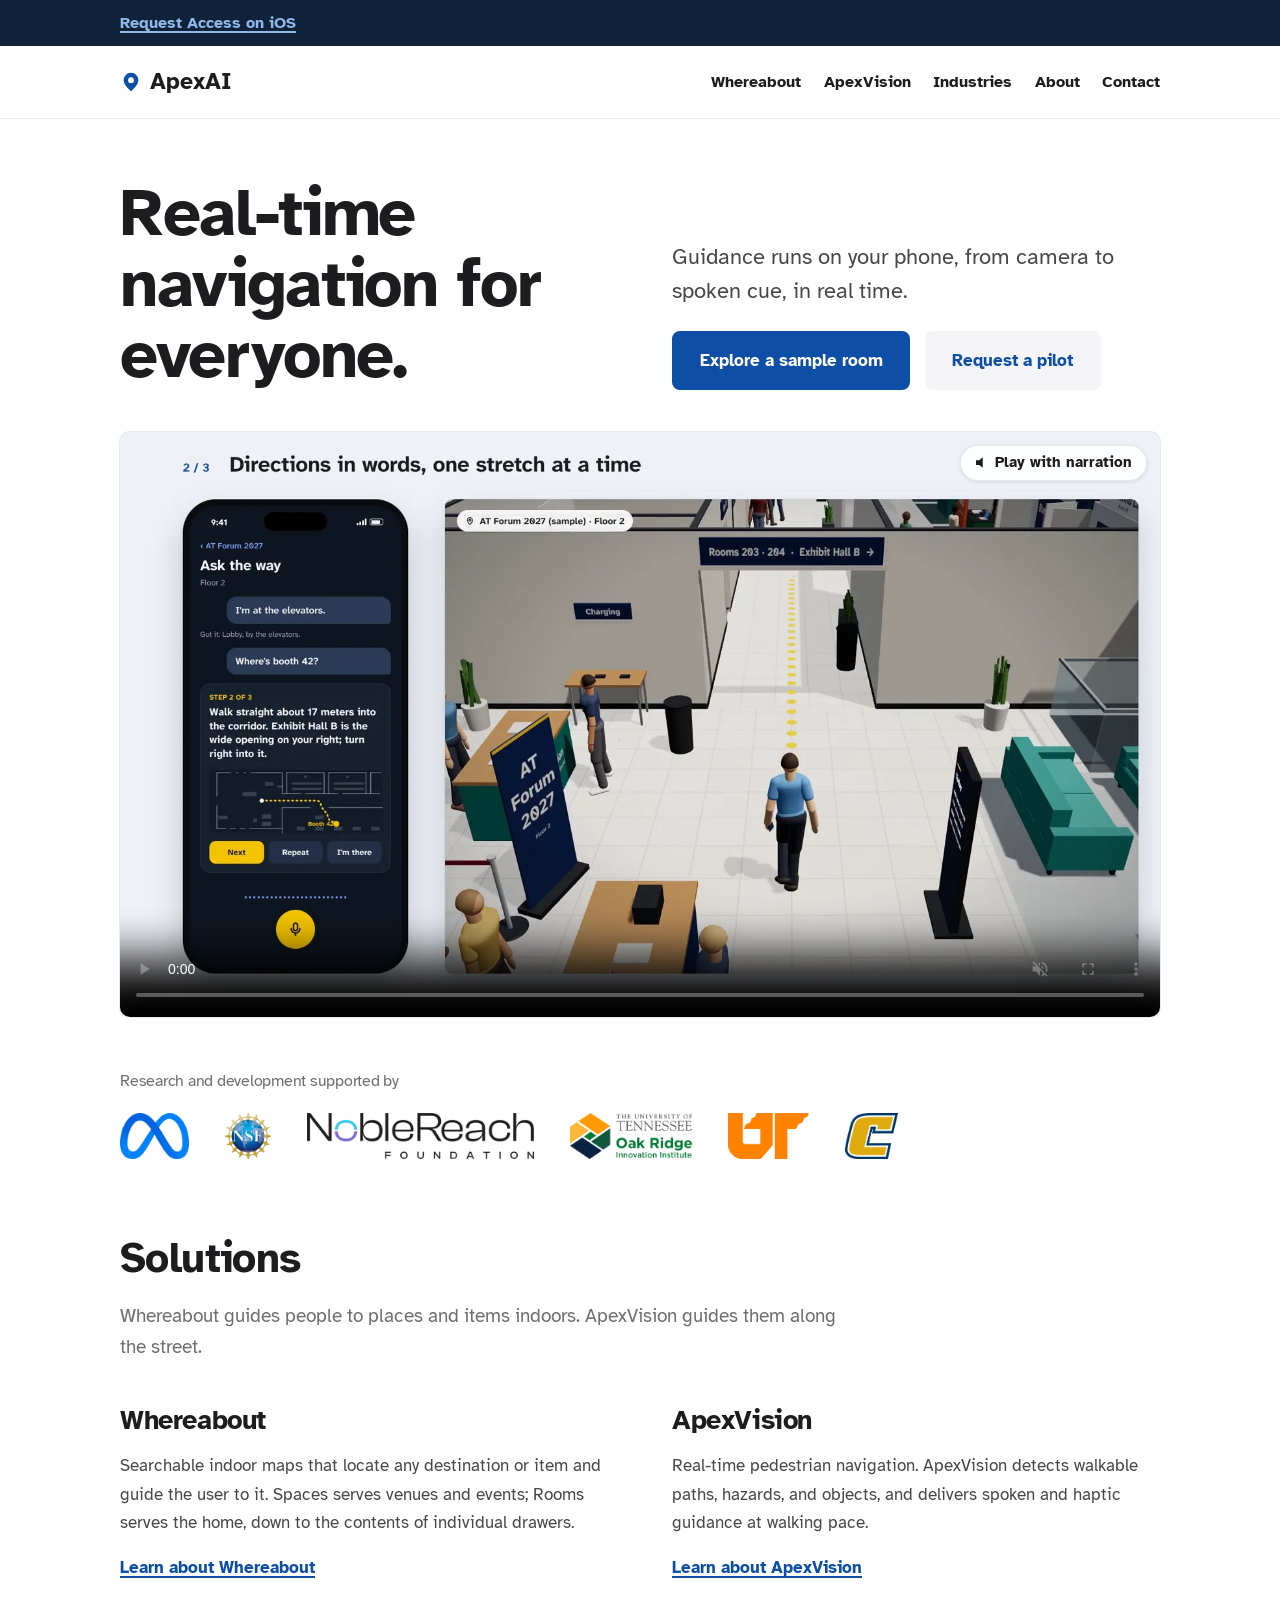
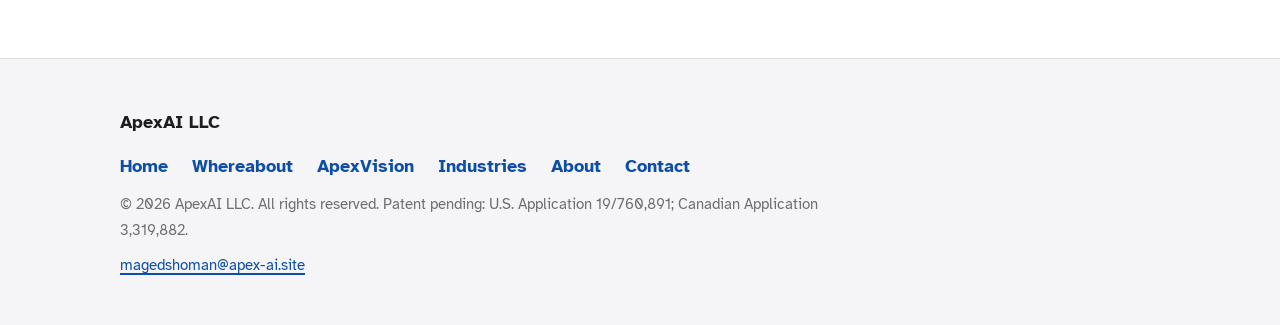
==== commit 17fce599: "Home video: a narration explaining each step, with captions and a play-with-sound button The video s" ====
--- a/index.html
+++ b/index.html
@@ -75,13 +75,15 @@
                poster="assets/whereabout-navigation-demo.webp" aria-describedby="hero-video-desc"
                aria-label="Whereabout demonstration: an attendee finds Booth 42 at a conference">
           <source src="assets/whereabout-navigation-demo.mp4" type="video/mp4">
+          <track kind="captions" src="assets/whereabout-navigation-demo.vtt" srclang="en" label="English">
           <a href="assets/whereabout-navigation-demo.mp4">Download the Whereabout demonstration (MP4)</a>
         </video>
+        <button type="button" id="hero-sound" class="video-sound" hidden>Play with narration</button>
         <figcaption id="hero-video-desc" class="visually-hidden">An attendee at a busy conference stands by the elevators,
           tells the Whereabout app where they are, and asks the way to Booth 42. The
           app gives spoken directions one stretch at a time: past the registration desk and its queue, along the corridor, and into
           Exhibit Hall B, where exhibitors are at their booths. For the last few meters the phone's camera guides them to the booth's table, and the app
-          confirms the arrival. The video has no sound; the spoken directions appear as on-screen text.</figcaption>
+          confirms the arrival. A narration explains each step; it starts muted, and the button over the video plays it from the beginning with sound. The app's spoken directions also appear as on-screen text.</figcaption>
       </figure>
     </div>
   </div>
--- a/assets/site.css
+++ b/assets/site.css
@@ -287,7 +287,12 @@
   .hero-top{display:grid;grid-template-columns:minmax(0,1fr) minmax(0,1fr);gap:1.4rem 4rem;align-items:end}
   .hero-top .lede{margin-top:0}
   .hero-top .cta-row{margin-top:1.4rem}
-  .hero-video{margin:2.6rem 0 0}
+  .hero-video{margin:2.6rem 0 0;position:relative}
+  .video-sound{position:absolute;top:.8rem;right:.8rem;z-index:2;font:inherit;font-weight:600;font-size:.92rem;line-height:1;padding:.6rem .9rem;border-radius:999px;border:1px solid var(--hairline);background:rgba(255,255,255,.94);color:#1D1D1F;cursor:pointer;box-shadow:0 1px 4px rgba(16,34,58,.12)}
+  .video-sound::before{content:"";display:inline-block;width:.8em;height:.8em;margin-right:.5em;vertical-align:-.08em;background:currentColor;clip-path:polygon(0 30%,30% 30%,60% 5%,60% 95%,30% 70%,0 70%)}
+  .video-sound:hover{background:#fff}
+  .video-sound[hidden]{display:none}
+  @media(max-width:480px){.video-sound{top:.5rem;right:.5rem;font-size:.8rem;padding:.45rem .7rem}}
   .hero-video video{display:block;width:100%;height:auto;aspect-ratio:16/9;border-radius:10px;background:#EEF1F5;box-shadow:0 0 0 1px var(--hairline)}
   .visually-hidden{position:absolute!important;width:1px;height:1px;padding:0;margin:-1px;overflow:hidden;clip:rect(0 0 0 0);white-space:nowrap;border:0}
   @media(max-width:860px){.hero-top{grid-template-columns:1fr}.hero .wrap{padding-block:2.6rem 2.4rem}.hero-video{margin-top:2rem}}
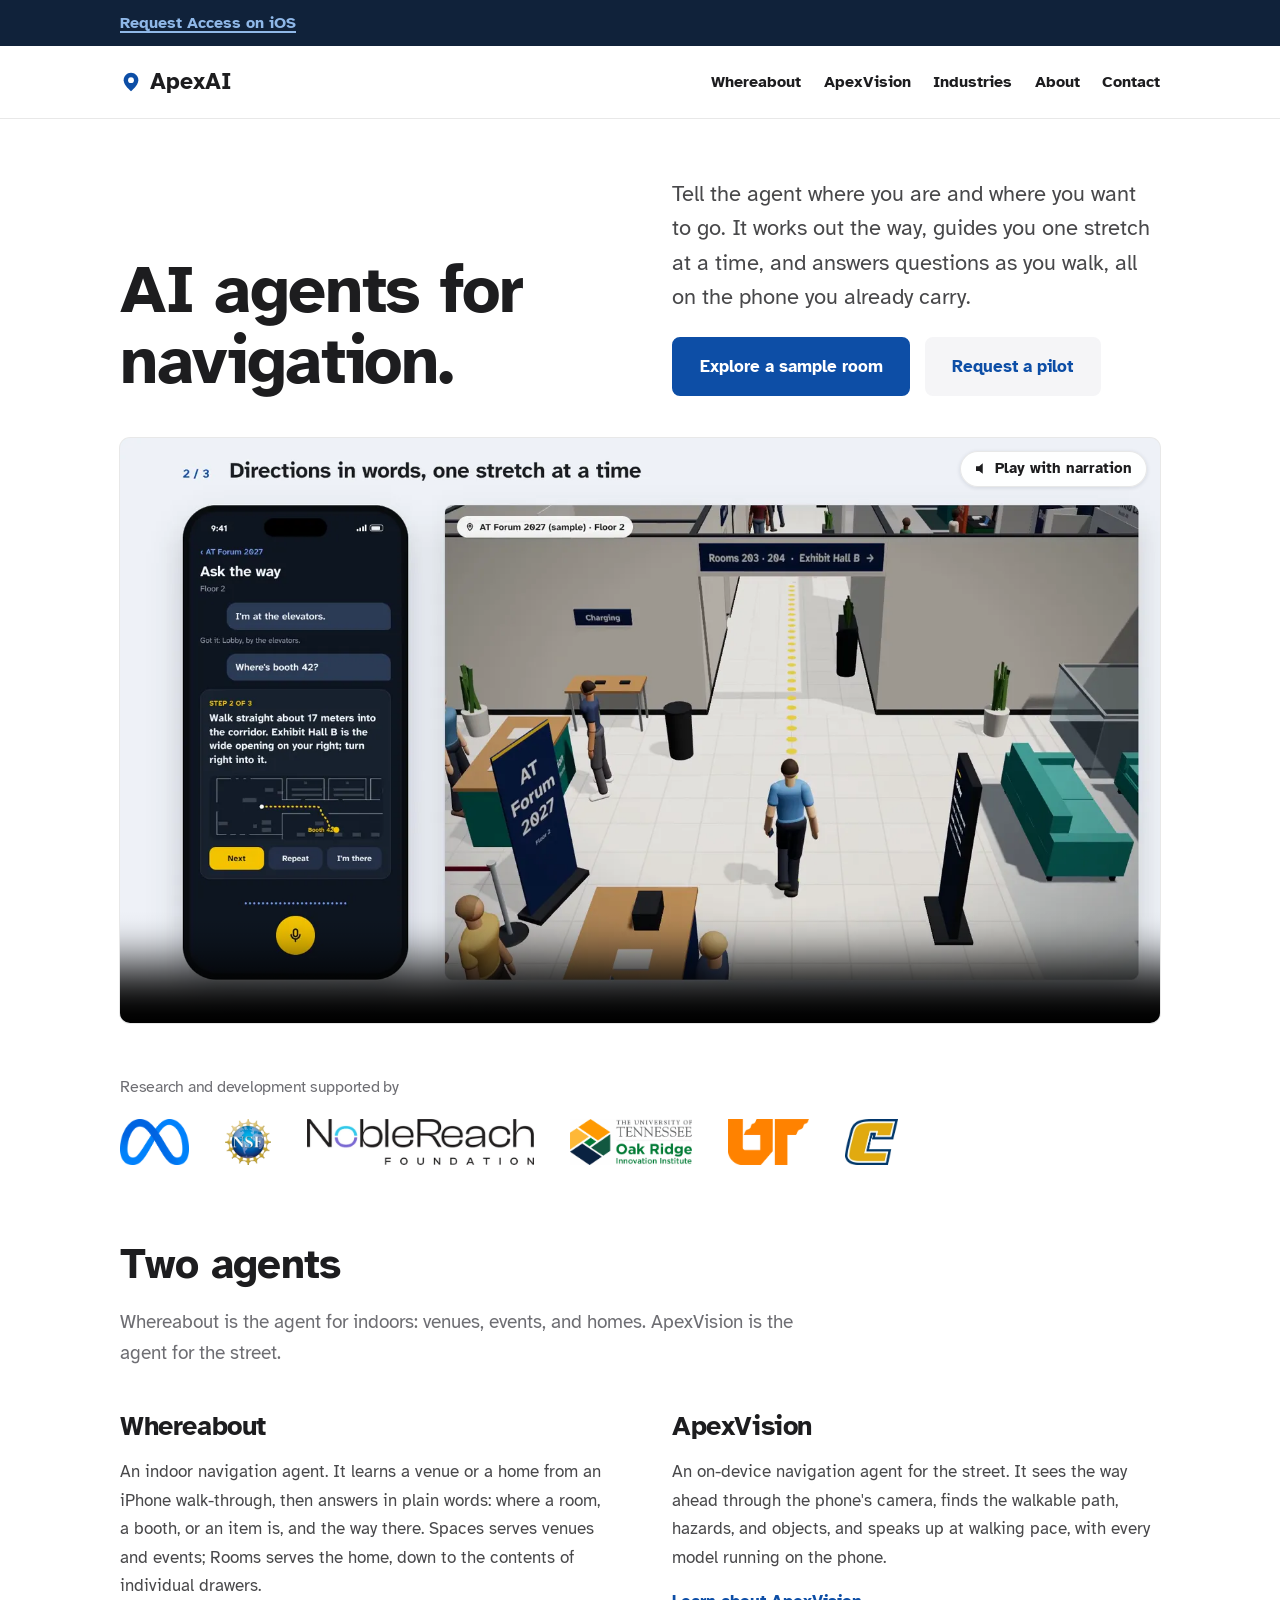
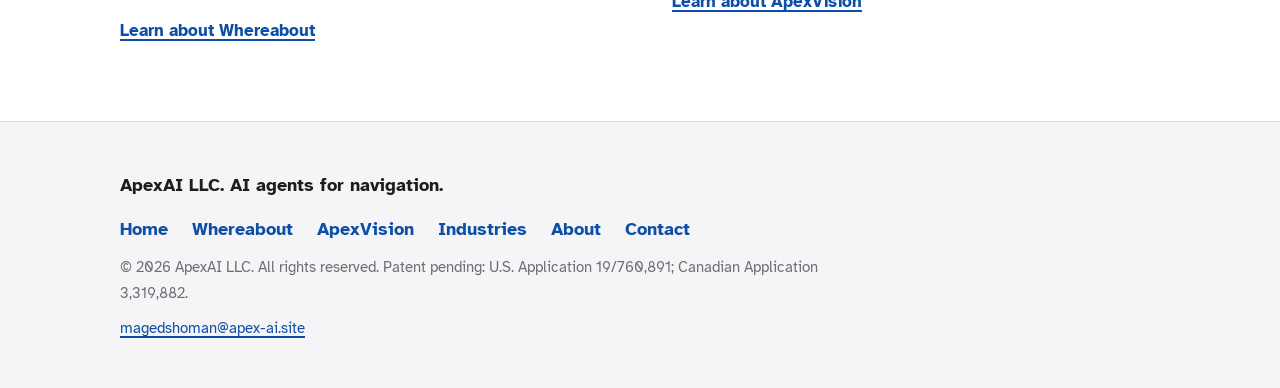
==== commit 01314d31: "Reword the site around AI agents for navigation Hero, product descriptions, industries, about, conta" ====
--- a/index.html
+++ b/index.html
@@ -3,10 +3,10 @@
 <head>
 <meta charset="UTF-8">
 <meta name="viewport" content="width=device-width, initial-scale=1">
-<title>ApexAI - Whereabout and ApexVision</title>
-<meta name="description" content="ApexAI develops spatial AI for navigation. Whereabout provides searchable indoor maps for venues and homes; ApexVision provides real-time pedestrian guidance processed entirely on the phone.">
-<meta property="og:title" content="ApexAI - Whereabout and ApexVision">
-<meta property="og:description" content="ApexAI develops spatial AI for navigation. Whereabout provides searchable indoor maps for venues and homes; ApexVision provides real-time pedestrian guidance processed entirely on the phone.">
+<title>ApexAI - AI agents for navigation</title>
+<meta name="description" content="ApexAI builds AI agents for navigation. Whereabout guides people to any place or item inside a venue or a home; ApexVision guides pedestrians along the street, with every model running on the phone.">
+<meta property="og:title" content="ApexAI - AI agents for navigation">
+<meta property="og:description" content="ApexAI builds AI agents for navigation. Whereabout guides people to any place or item inside a venue or a home; ApexVision guides pedestrians along the street, with every model running on the phone.">
 <meta property="og:type" content="website">
 <meta property="og:url" content="https://apex-ai.site/">
 <link rel="canonical" href="https://apex-ai.site/">
@@ -59,10 +59,10 @@
   <div class="hero" id="top">
     <div class="wrap">
       <div class="hero-top">
-        <h1>Real-time navigation for everyone.</h1>
+        <h1>AI agents for navigation.</h1>
         <div class="hero-copy">
           <p class="lede">
-            Guidance runs on your phone, from camera to spoken cue, in real time.
+            Tell the agent where you are and where you want to go. It works out the way, guides you one stretch at a time, and answers questions as you walk, all on the phone you already carry.
           </p>
           <div class="cta-row">
             <a class="btn btn-blue" href="https://whereabout.store/editor/#sample">Explore a sample room</a>
@@ -80,10 +80,10 @@
         </video>
         <button type="button" id="hero-sound" class="video-sound" hidden>Play with narration</button>
         <figcaption id="hero-video-desc" class="visually-hidden">An attendee at a busy conference stands by the elevators,
-          tells the Whereabout app where they are, and asks the way to Booth 42. The
-          app gives spoken directions one stretch at a time: past the registration desk and its queue, along the corridor, and into
-          Exhibit Hall B, where exhibitors are at their booths. For the last few meters the phone's camera guides them to the booth's table, and the app
-          confirms the arrival. A narration explains each step; it starts muted, and the button over the video plays it from the beginning with sound. The app's spoken directions also appear as on-screen text.</figcaption>
+          tells the Whereabout agent where they are, and asks the way to Booth 42. The
+          agent gives spoken directions one stretch at a time: past the registration desk and its queue, along the corridor, and into
+          Exhibit Hall B, where exhibitors are at their booths. For the last few meters the agent uses the phone's camera to guide them to the booth's table, and
+          confirms the arrival. A narration explains each step; it starts muted, and the button over the video plays it from the beginning with sound. The agent's spoken directions also appear as on-screen text.</figcaption>
       </figure>
     </div>
   </div>
@@ -104,18 +104,17 @@
   </div>
 
   <section id="solutions" class="wrap">
-    <h2>Solutions</h2>
-    <p class="section-intro">Whereabout guides people to places and items indoors. ApexVision guides them along the street.</p>
+    <h2>Two agents</h2>
+    <p class="section-intro">Whereabout is the agent for indoors: venues, events, and homes. ApexVision is the agent for the street.</p>
     <div class="sol-grid">
       <div class="sol">
         <h3>Whereabout</h3>
-        <p>Searchable indoor maps that locate any destination or item and guide the user to it. Spaces serves venues and events; Rooms serves the home, down to the contents of individual drawers.</p>
+        <p>An indoor navigation agent. It learns a venue or a home from an iPhone walk-through, then answers in plain words: where a room, a booth, or an item is, and the way there. Spaces serves venues and events; Rooms serves the home, down to the contents of individual drawers.</p>
         <p class="sol-link"><a href="whereabout/">Learn about Whereabout</a></p>
       </div>
       <div class="sol">
         <h3>ApexVision</h3>
-        <p>Real-time pedestrian navigation.
-        ApexVision detects walkable paths, hazards, and objects, and delivers spoken and haptic guidance at walking pace.</p>
+        <p>An on-device navigation agent for the street. It sees the way ahead through the phone's camera, finds the walkable path, hazards, and objects, and speaks up at walking pace, with every model running on the phone.</p>
         <p class="sol-link"><a href="apexvision/">Learn about ApexVision</a></p>
       </div>
     </div>
@@ -125,7 +124,7 @@
 
 <footer class="site">
   <div class="wrap">
-    <p>ApexAI LLC</p>
+    <p>ApexAI LLC. AI agents for navigation.</p>
     <nav class="footer-nav" aria-label="Footer">
       <ul>
         <li><a href="./">Home</a></li>
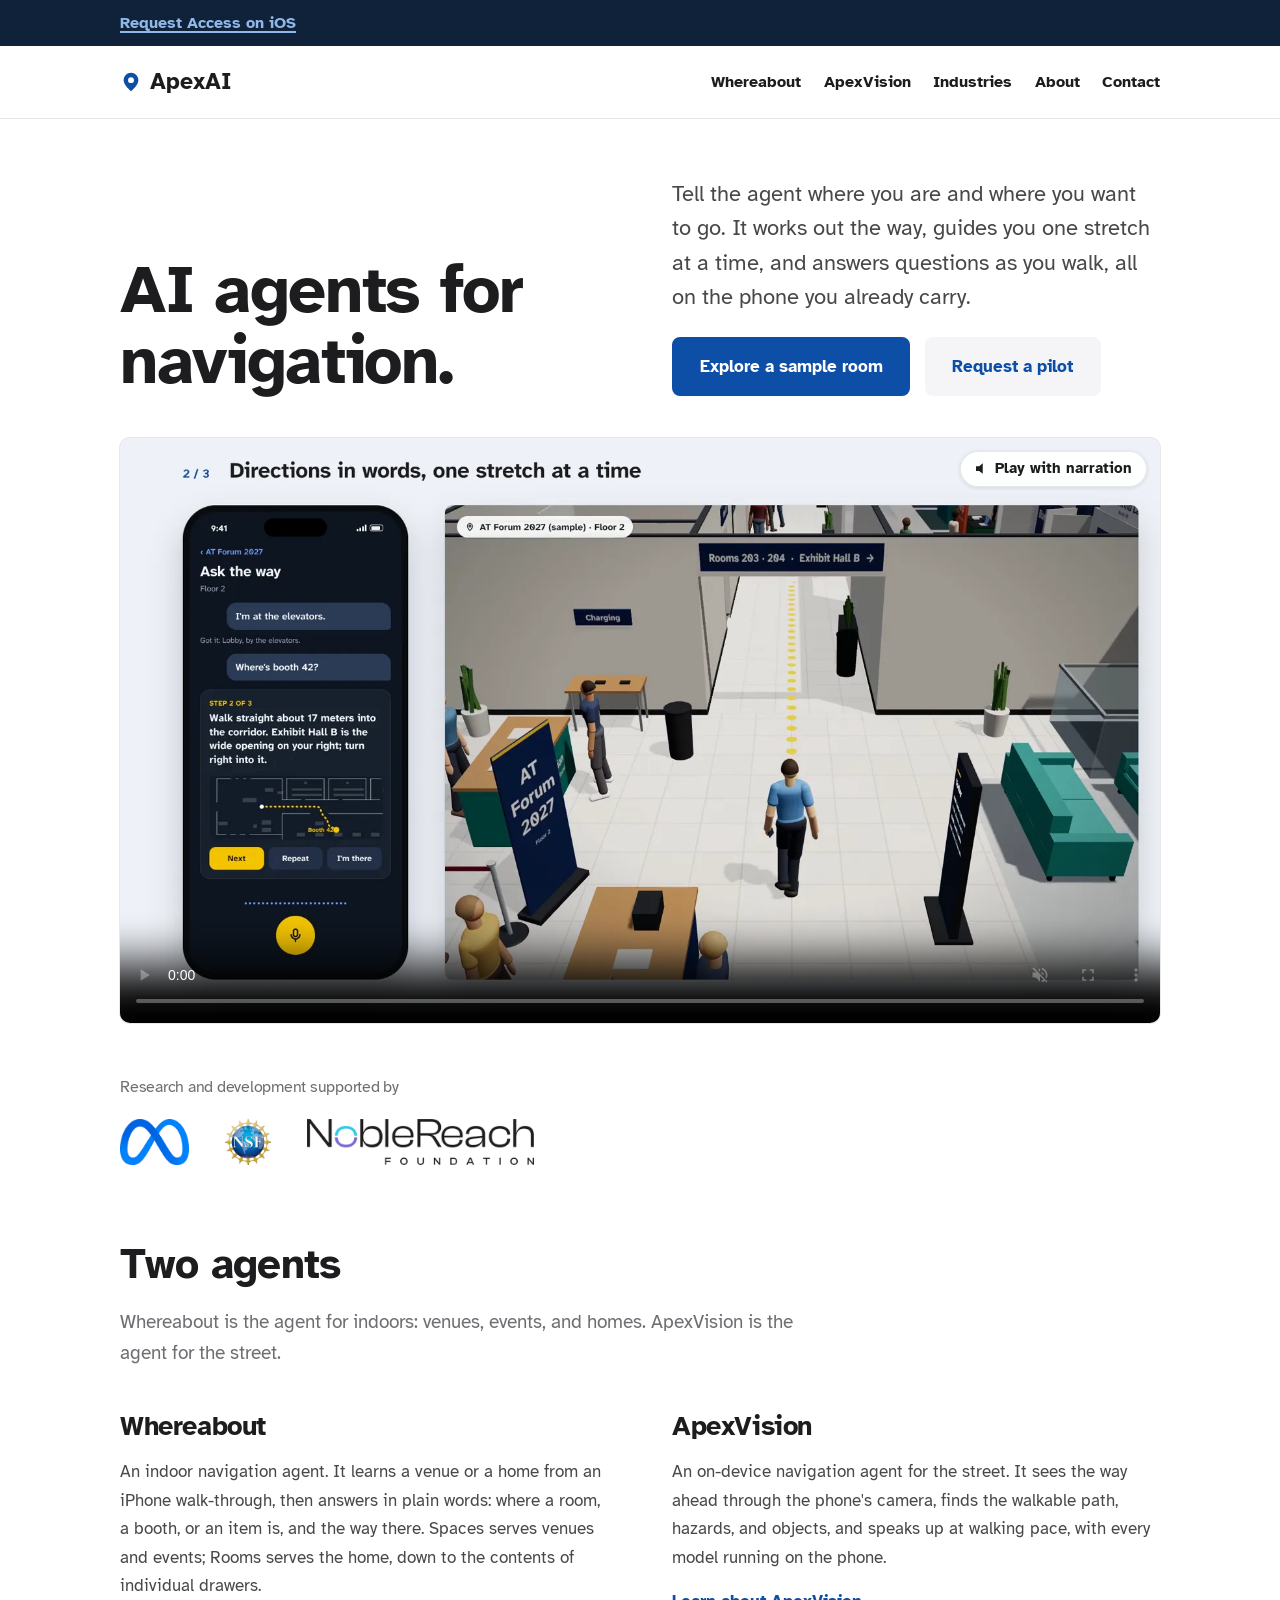
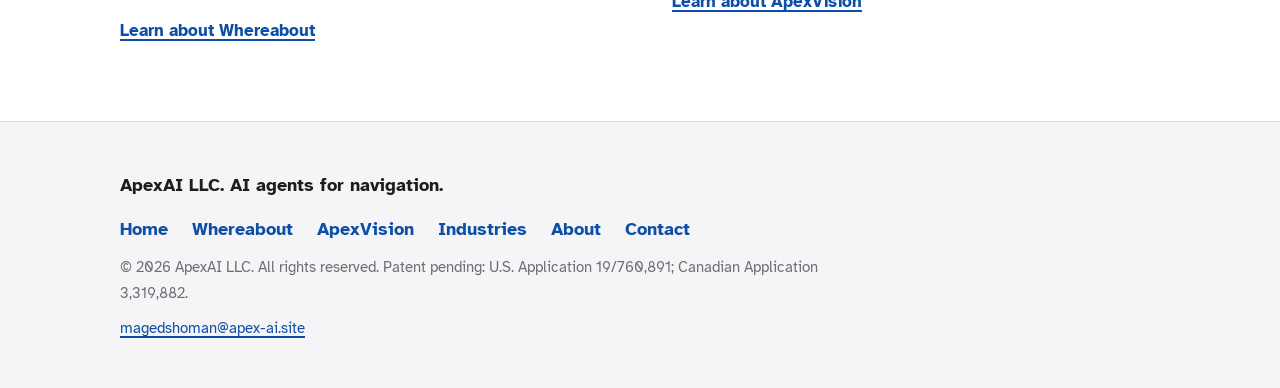
==== commit c88f514d: "Supporter logos: Meta, NSF and NobleReach on Home and Whereabout; UT-ORII, UTK and UTC on ApexVision" ====
--- a/index.html
+++ b/index.html
@@ -96,9 +96,6 @@
         <li><img src="assets/logo-meta.webp" width="181" height="120" loading="lazy" alt="Meta Reality Labs"></li>
         <li><img src="assets/logo-nsf.webp" width="120" height="120" loading="lazy" alt="U.S. National Science Foundation - I-Corps"></li>
         <li><img src="assets/logo-noblereach.webp" width="590" height="120" loading="lazy" alt="NobleReach Foundation"></li>
-        <li><img src="assets/logo-utorii.webp" width="319" height="120" loading="lazy" alt="University of Tennessee - Oak Ridge Innovation Institute"></li>
-        <li><img src="assets/logo-ut.webp" width="213" height="120" loading="lazy" alt="University of Tennessee"></li>
-        <li><img src="assets/logo-utc.webp" width="137" height="120" loading="lazy" alt="University of Tennessee at Chattanooga"></li>
       </ul>
     </div>
   </div>
